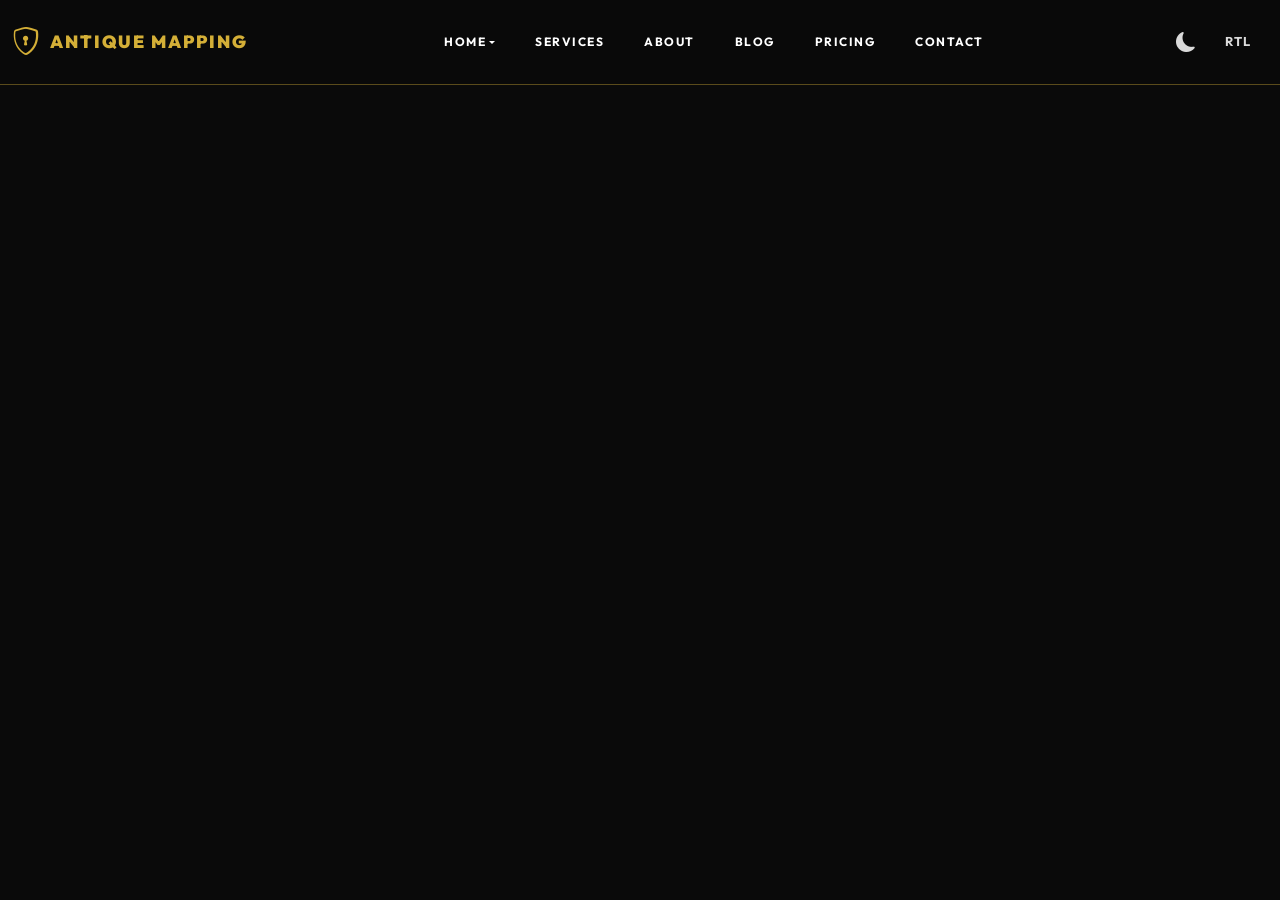
==== about.html @ 76893ca2 "fix: Restoring default visibility for content in all subpages, removing experimental top paddings th" ====
﻿<!DOCTYPE html>
<html lang="en" dir="ltr" data-bs-theme="dark">
<head>
    <meta charset="UTF-8">
    <meta name="viewport" content="width=device-width, initial-scale=1.0">
    <title>About | ANtique mapping</title>
    <!-- Bootstrap 5 CSS -->
    <link href="https://cdn.jsdelivr.net/npm/bootstrap@5.3.3/dist/css/bootstrap.min.css" rel="stylesheet">
    <link rel="stylesheet" href="https://cdn.jsdelivr.net/npm/bootstrap-icons@1.11.3/font/bootstrap-icons.min.css">
    <link rel="stylesheet" href="assets/css/style.css">
    <!-- Favicon -->
    <link rel="icon" type="image/svg+xml" href="assets/favicon.svg">
    <style>
        .hero-about {
            background-image: url('assets/images/about_workshop_jpg_1774977422550.jpg');
            background-size: cover;
            background-position: center;
        }
        .vintage-border { border: 10px double var(--accent-color); padding: 2rem; }
    </style>

<script>
        (function() {
            const savedTheme = localStorage.getItem('theme') || 'dark';
            const savedDir = localStorage.getItem('dir') || 'ltr';
            document.documentElement.setAttribute('data-bs-theme', savedTheme);
            document.documentElement.setAttribute('dir', savedDir);
            if (savedDir === 'rtl') {
                const link = document.createElement('link');
                link.rel = 'stylesheet';
                link.href = 'https://cdn.jsdelivr.net/npm/bootstrap@5.3.3/dist/css/bootstrap.rtl.min.css';
                document.head.appendChild(link);
            }
        })();
    </script>
</head>
<body>
    <!-- Header -->
    <header>
        <nav class="navbar navbar-expand-lg fixed-top">
            <div class="container">
                <a class="navbar-brand d-flex align-items-center" href="index.html">
                    <i class="bi bi-shield-lock me-2 fs-3"></i>
                    <span>Antique Mapping</span>
                </a>

                <div class="d-flex align-items-center order-lg-3">
                    <!-- Toggles (Visible only on Large Desktop) -->
                    <div class="d-none d-lg-flex align-items-center gap-2 me-2">
                        <button class="btn btn-link text-decoration-none" onclick="toggleTheme()" type="button" aria-label="Toggle theme">
                            <i class="bi bi-moon-fill fs-5" id="themeIcon"></i>
                        </button>
                        <button class="btn btn-link text-decoration-none fw-bold" onclick="toggleRTL()" type="button" aria-label="Toggle RTL">
                            <span id="rtlLabel">RTL</span>
                        </button>
                    </div>
                    
                    
                    
                    <!-- Hamburger (Visible for screens <= 1199px) -->
                    <button class="navbar-toggler" type="button" data-bs-toggle="offcanvas"
                        data-bs-target="#mobileMenu">
                        <i class="bi bi-list fs-4"></i>
                    </button>
                </div>

                <div class="collapse navbar-collapse" id="navbarNav">
                    <ul class="navbar-nav mx-auto">
                        <li class="nav-item dropdown">
                            <a class="nav-link dropdown-toggle" href="#" id="homeDropdown" role="button" data-bs-toggle="dropdown" aria-expanded="false">
                                Home
                            </a>
                            <ul class="dropdown-menu border-0 shadow-lg" aria-labelledby="homeDropdown">
                                <li><a class="dropdown-item" href="index.html">Home 1</a></li>
                                <li><a class="dropdown-item" href="home-2.html">Home 2</a></li>
                            </ul>
                        </li>
                        <li class="nav-item"><a class="nav-link" href="services.html">Services</a></li>
                        <li class="nav-item"><a class="nav-link" href="about.html">About</a></li>
                        <li class="nav-item"><a class="nav-link" href="blog.html">Blog</a></li>
                        <li class="nav-item"><a class="nav-link" href="pricing.html">Pricing</a></li>
                        <li class="nav-item"><a class="nav-link" href="contact.html">Contact</a></li>
                    </ul>
                </div>
            </div>
        </nav>
    </header>
    <!-- Mobile Menu Offcanvas -->
    <div class="offcanvas offcanvas-start bg-dark text-theme" tabindex="-1" id="mobileMenu">
        <div class="offcanvas-header pb-0 border-bottom border-secondary border-opacity-25 py-3">
            <a class="navbar-brand d-flex align-items-center" href="index.html">
                <i class="bi bi-shield-lock me-2 fs-3 text-primary"></i>
                <span class="text-theme">Antique Mapping</span>
            </a>
            <button type="button" class="btn-close btn-close-white" data-bs-dismiss="offcanvas"></button>
        </div>
        <div class="offcanvas-body">
            <ul class="nav flex-column mb-4 mt-4">
                <li class="nav-item">
                    <a class="nav-link d-flex justify-content-between align-items-center" data-bs-toggle="collapse" href="#homeSubmenu" role="button" aria-expanded="false" aria-controls="homeSubmenu">
                        Home <i class="bi bi-chevron-down"></i>
                    </a>
                    <div class="collapse ps-3" id="homeSubmenu">
                        <ul class="nav flex-column">
                            <li class="nav-item"><a class="nav-link" href="index.html">Home 1</a></li>
                            <li class="nav-item"><a class="nav-link" href="home-2.html">Home 2</a></li>
                        </ul>
                    </div>
                </li>
                <li class="nav-item"><a class="nav-link" href="services.html">Services</a></li>
                <li class="nav-item"><a class="nav-link" href="about.html">About</a></li>
                <li class="nav-item"><a class="nav-link" href="blog.html">Blog</a></li>
                <li class="nav-item"><a class="nav-link" href="pricing.html">Pricing</a></li>
                <li class="nav-item"><a class="nav-link" href="contact.html">Contact</a></li>
            </ul>

            <!-- Mobile Toggles -->
            <div class="offcanvas-toggles border-top border-secondary border-opacity-25 pt-4 mb-4">
                <h6 class="text-uppercase small fw-bold text-secondary ls-2 mb-3">Settings</h6>
                <div class="d-flex gap-3">
                    <button class="btn btn-outline-secondary flex-grow-1 d-flex align-items-center justify-content-start gap-2" onclick="toggleTheme()" type="button">
                        <i class="bi bi-moon-fill" id="themeIcon"></i> Theme
                    </button>
                    <button class="btn btn-outline-secondary flex-grow-1 d-flex align-items-center justify-content-start gap-2" onclick="toggleRTL()" type="button">
                        <i class="bi bi-translate"></i> <span id="rtlLabel">RTL</span>
                    </button>
                </div>
            </div>

            





</div>

    <main>
        <section class="hero-about d-flex align-items-center">
            <div class="container text-center hero-content">
                <h1 class="display-1 fw-bold text-uppercase" style="color: var(--accent-color);">Our Heritage.<br><span class="fw-light text-theme">Our Science.</span></h1>
                <p class="lead col-lg-8 mx-auto mt-4 text-theme opacity-75">Since 2008, Antique Protocol has merged the traditional connoisseurship of cartography with cutting-edge forensic science.</p>
            </div>
        </section>

        <section class="py-5 bg-white">
            <div class="container py-lg-5">
                <div class="row align-items-center g-5">
                    <div class="col-lg-6 mb-5 mb-lg-0">
                        <div class="vintage-border">
                            <h2 class="display-4 mb-4 text-center text-lg-start">Four Decades of Excellence.</h2>
                            <p class="text-secondary mb-4 text-center text-lg-start">Located in the heart of Mayfair, our facility is a dedicated sanctuary for historical investigation. Every map entering our care undergoes a systematic audit process.</p>
                            <p class="text-secondary text-center text-lg-start">We serve world-class museums, corporate archives, and the most discerning private collectors.</p>
                        </div>
                    </div>
                    <div class="col-lg-6 px-lg-5">
                        <img src="assets/images/forensic_specialist.png" class="img-fluid rounded shadow-lg curator-img" alt="The Lab" style="width:100%; height:auto; object-fit:cover;">
                    </div>
                </div>
            </div>
        </section>

        <section class="py-5 bg-light">
            <div class="container py-lg-5">
                <div class="text-center mb-5">
                    <h2 class="display-5 fw-bold text-uppercase centered-title">Our Core Principles</h2>
                </div>
                <div class="row g-4">
                    <div class="col-md-4">
                        <div class="p-4 bg-white shadow-sm h-100 text-center border-bottom border-primary border-3">
                            <i class="bi bi-shield-check fs-1 text-primary mb-3 d-block"></i>
                            <h4 class="fw-bold">Absolute Integrity</h4>
                            <p class="text-secondary small">We maintain an uncompromising commitment to the truth of provenance.</p>
                        </div>
                    </div>
                    <div class="col-md-4">
                        <div class="p-4 bg-white shadow-sm h-100 text-center border-bottom border-primary border-3">
                            <i class="bi bi-microscope fs-1 text-primary mb-3 d-block"></i>
                            <h4 class="fw-bold">Scientific Precision</h4>
                            <p class="text-secondary small">Using multi-spectral imaging and chemical analysis, we provide forensic certainty.</p>
                        </div>
                    </div>
                    <div class="col-md-4">
                        <div class="p-4 bg-white shadow-sm h-100 text-center border-bottom border-primary border-3">
                            <i class="bi bi-globe fs-1 text-primary mb-3 d-block"></i>
                            <h4 class="fw-bold">Global Stewardship</h4>
                            <p class="text-secondary small">We view ourselves as temporary guardians of humanity's geographic heritage.</p>
                        </div>
                    </div>
                </div>
            </div>
        </section>

        <section class="py-5 bg-dark text-theme">
            <div class="container py-lg-5">
                <div class="row align-items-center g-5">
                    <div class="col-lg-5 text-center text-lg-start">
                        <h2 class="display-4 text-uppercase mb-4 centered-title d-lg-block text-center text-lg-start" style="color: var(--accent-color);">Global Command.</h2>
                        <p class="lead opacity-75 mb-4 text-center text-lg-start">Our network extends from archival vaults to private labs.</p>
                        <ul class="list-unstyled d-inline-block text-start">
                            <li class="mb-3 d-flex align-items-center"><i class="bi bi-geo-alt-fill text-primary me-3"></i> London (Global HQ)</li>
                            <li class="mb-3 d-flex align-items-center"><i class="bi bi-geo-alt-fill text-primary me-3"></i> New York Branch</li>
                            <li class="mb-3 d-flex align-items-center"><i class="bi bi-geo-alt-fill text-primary me-3"></i> Tokyo Preservation Lab</li>
                        </ul>
                    </div>
                    <div class="col-lg-7">
                        <div class="row g-3">
                            <div class="col-6">
                                <div class="bg-secondary bg-opacity-25 p-4 rounded text-center border border-secondary shadow-sm">
                                    <h3 class="fw-bold mb-0 text-primary">15k+</h3>
                                    <p class="small text-uppercase mb-0 opacity-50">Audited</p>
                                </div>
                            </div>
                            <div class="col-6">
                                <div class="bg-secondary bg-opacity-25 p-4 rounded text-center border border-secondary shadow-sm">
                                    <h3 class="fw-bold mb-0 text-primary">48</h3>
                                    <p class="small text-uppercase mb-0 opacity-50">Countries</p>
                                </div>
                            </div>
                        </div>
                    </div>
                </div>
            </div>
        </section>

        <section class="py-5 bg-white">
            <div class="container py-lg-5">
                <div class="text-center mb-5">
                    <h2 class="display-5 fw-bold text-uppercase centered-title">The Executive Board</h2>
                </div>
                <div class="row g-5 justify-content-start">
                    <div class="col-md-6 col-lg-4">
                        <div class="card border-0 shadow-sm overflow-hidden h-100">
                            <img src="assets/images/senior_curator.png" class="card-img-top curator-img" alt="CEO" style="height: 300px; object-fit: cover; width:100%;">
                            <div class="card-body p-4 text-center">
                                <h5 class="fw-bold mb-0">Dr. Alistair Vance</h5>
                                <p class="text-primary small text-uppercase mb-3">Chief Cartographic Officer</p>
                                <p class="text-secondary small">Former Head of Archives at the Royal Geographical Society.</p>
                            </div>
                        </div>
                    </div>
                    <div class="col-md-6 col-lg-4">
                        <div class="card border-0 shadow-sm overflow-hidden h-100">
                            <img src="assets/images/forensic_specialist.png" class="card-img-top curator-img" alt="Forensic Lead" style="height: 300px; object-fit: cover; width:100%;">
                            <div class="card-body p-4 text-center">
                                <h5 class="fw-bold mb-0">Elena Rodriguez</h5>
                                <p class="text-primary small text-uppercase mb-3">Head of Forensics</p>
                                <p class="text-secondary small">Specialist in Raman Spectroscopy and pigment analysis.</p>
                            </div>
                        </div>
                    </div>
                </div>
            </div>
        </section>
            <!-- Expert Appraisal Section -->
        <section class="py-5 bg-dark border-top border-secondary border-opacity-25">
            <div class="container py-lg-5">
                <div class="row align-items-center g-5">
                    <div class="col-lg-6 order-lg-2">
                        <img src="assets/images/historical_map_analysis.png" class="img-fluid rounded shadow-lg" alt="Historical Map Analysis" style="height: 400px; width: 100%; object-fit: cover;">
                    </div>
                    <div class="col-lg-6 order-lg-1">
                        <div class="pe-lg-4 text-center text-lg-start">
                            <span class="badge bg-primary mb-3 fs-tiny text-uppercase px-3 py-2">Service Matrix</span>
                            <h2 class="display-5 fw-bold mb-4 text-theme">Expert Evaluation & Authenticity Protocols.</h2>
                            <p class="lead text-secondary mb-4">Leveraging deep historical context, our dedicated curators employ advanced forensic measures to authenticate your rare maps.</p>
                            <ul class="list-unstyled text-secondary mb-5 d-inline-block text-start">
                                <li class="mb-3 d-flex align-items-center justify-content-start"><i class="bi bi-patch-check text-primary me-3 fs-5"></i> High-resolution microscopic analysis.</li>
                                <li class="mb-3 d-flex align-items-center justify-content-start"><i class="bi bi-patch-check text-primary me-3 fs-5"></i> Archival pigment testing.</li>
                                <li class="d-flex align-items-center justify-content-start"><i class="bi bi-patch-check text-primary me-3 fs-5"></i> Absolute lineage certification.</li>
                            </ul>
                            <a href="services.html" class="btn btn-outline-primary px-5 py-3">View Full Protocol</a>
                        </div>
                    </div>
                </div>
            </div>
        </section>

        <!-- The Vault Section -->
        <section class="py-5 bg-black py-lg-5 border-top border-secondary border-opacity-25">
            <div class="container py-lg-4 text-center">
                <div class="row justify-content-start mb-5">
                    <div class="col-lg-8">
                        <h2 class="display-4 fw-bold text-uppercase text-theme">The Collector's Arsenal.</h2>
                        <p class="lead text-secondary mt-3">Elite navigational instruments and drafting tools from the golden age of discovery. We procure beyond just parchment.</p>
                    </div>
                </div>
                <div class="row justify-content-start">
                    <div class="col-lg-10">
                        <div class="position-relative overflow-hidden rounded shadow-lg">
                            <img src="assets/images/antique_cartography_tools.png" class="img-fluid w-100 transition-smooth hover-zoom" alt="Cartography Tools" style="height: 500px; object-fit: cover;">
                            <div class="position-absolute bottom-0 start-0 w-100 p-4 bg-dark bg-opacity-75 text-start">
                                <h4 class="text-theme fw-bold mb-1">Antique Calipers & Drafting Compass</h4>
                                <p class="text-secondary small mb-0">Declassified from a private 17th-century European royal collection.</p>
                            </div>
                        </div>
                    </div>
                </div>
                <div class="mt-5 text-center">
                    <a href="pricing.html" class="btn btn-primary px-5 py-3 btn-hover-accent">Explore Physical Assets</a>
                </div>
            </div>
        </section>

    </main>
    <!-- Footer -->
    <footer class="mt-auto py-5">
        <div class="container">
            <div class="row g-5 mb-5">
                <div class="col-lg-12 text-center mb-5">
                    <a class="navbar-brand d-inline-flex align-items-center mb-4" href="index.html">
                        <i class="bi bi-shield-lock me-2 fs-3 text-primary"></i>
                        <span class="text-theme">Antique Mapping</span>
                    </a>
                    <p class="text-secondary small mb-4">Elite curators and forensic auditors of historical cartography since 2008.</p>
                    <div class="d-flex footer-social-icons pt-2 justify-content-start">
                        <a href="#" class="me-4"><i class="bi bi-facebook"></i></a>
                        <a href="#" class="me-4"><i class="bi bi-instagram"></i></a>
                        <a href="#" class="me-4"><i class="bi bi-twitter-x"></i></a>
                        <a href="#"><i class="bi bi-linkedin"></i></a>
                    </div>
                </div>
                <div class="col-md-4 text-center">
                    <h6 class="mb-4 fw-bold text-uppercase text-theme ls-2">The Firm</h6>
                    <ul class="list-unstyled">
                        <li class="mb-2"><a href="about.html" class="text-secondary small text-decoration-none transition-smooth link-hover">About Protocol</a></li>
                        <li class="mb-2"><a href="services.html" class="text-secondary small text-decoration-none transition-smooth link-hover">Expert Services</a></li>
                        <li class="mb-2"><a href="blog.html" class="text-secondary small text-decoration-none transition-smooth link-hover">Intelligence Feed</a></li>
                    </ul>
                </div>
                <div class="col-md-4 text-center">
                    <h6 class="mb-4 fw-bold text-uppercase text-theme ls-2">Client Services</h6>
                    <ul class="list-unstyled">
                        <li class="mb-2"><a href="contact.html" class="text-secondary small text-decoration-none transition-smooth link-hover">Secure Channel</a></li>
                        <li class="mb-2"><a href="pricing.html" class="text-secondary small text-decoration-none transition-smooth link-hover">Asset Valuation</a></li>
                        <li class="mb-2"><a href="register.html" class="text-secondary small text-decoration-none transition-smooth link-hover">Credential Intake</a></li>
                    </ul>
                </div>
                <div class="col-md-4 text-center">
                    <h6 class="mb-4 fw-bold text-uppercase text-theme ls-2">Newsletter</h6>
                    <p class="text-secondary small mb-4 text-center">Subscribe for declassified asset reports.</p>
                    <div class="input-group">
                        <input type="email" class="form-control" placeholder="EMAIL ADDRESS">
                        <button class="btn btn-primary px-3" type="button"><i class="bi bi-send text-black"></i></button>
                    </div>
                </div>
            </div>
            <hr class="border-secondary opacity-25">
            <div class="row align-items-center py-3">
                <div class="col-md-6 text-center text-md-start">
                    <p class="mb-0 fs-tiny text-secondary">&copy; 2026 Antique Protocol Firm. All assets encrypted and secured.</p>
                </div>
                <div class="col-md-6 text-center text-md-end pt-3 pt-md-0">
                    <ul class="list-inline mb-0 fs-tiny text-secondary">
                        <li class="list-inline-item"><a href="#" class="ms-3 text-secondary text-decoration-none link-hover">Privacy_Policy</a></li>
                        <li class="list-inline-item"><a href="#" class="ms-3 text-secondary text-decoration-none link-hover">Terms_of_Engagement</a></li>
                        <li class="list-inline-item"><a href="#" class="ms-3 text-secondary text-decoration-none link-hover">Compliance_Matrix</a></li>
                    </ul>
                </div>
            </div>
        </div>
    </footer>
    <!-- Scripts -->
    <script src="https://cdn.jsdelivr.net/npm/bootstrap@5.3.3/dist/js/bootstrap.bundle.min.js"></script>
    <script src="assets/js/main.js"></script>
</body>
</html>
---- assets/css/style.css ----
/* 
  Antique Map & Print Dealer - Elite Design System 
  Inspired by: High-stakes Corporate Aesthetics
  Colors:
  Primary: #0a0a0a (Void Black)
  Secondary: #ffffff (Pure White)
  Accent: #d4af37 (Sovereign Gold)
*/

@import url('https://fonts.googleapis.com/css2?family=Playfair+Display:ital,wght@0,400..900;1,400..900&family=Inter:wght@100..900&family=Outfit:wght@100..900&display=swap');

:root {
  --accent-color: #d4af37;
  --transition-smooth: 0.6s cubic-bezier(0.16, 1, 0.3, 1);
}

[data-bs-theme="dark"] {
  --primary-color: #0a0a0a;
  --secondary-color: #ffffff;
  --bg-dark: #0a0a0a;
  --surface-color: #1a1a1a;
  --text-primary: #ffffff;
  --text-secondary: rgba(255, 255, 255, 0.85); /* Increased for better contrast */
  --accent-color: #d4af37;
  --accent-text: #eecf6d; /* Lighter gold for dark theme readability */
  --border-color: rgba(212, 175, 55, 0.4);
  --glass-bg: rgba(10, 10, 10, 0.95);
  --hero-overlay: rgba(0, 0, 0, 0.85); /* Darker overlay for text pop */
  --hero-shadow: 0 4px 30px rgba(0, 0, 0, 1);
  --btn-text: #000000;
}

[data-bs-theme="light"] {
  --primary-color: #ffffff;
  --secondary-color: #000000;
  --bg-dark: #ffffff;
  --surface-color: #fdfdfd;
  --text-primary: #121212;
  --text-secondary: #444444; /* Darker for better contrast */
  --accent-color: #8c6e18;
  --accent-text: #665011; /* Even stricter contrast for white bg */
  --border-color: rgba(0, 0, 0, 0.18);
  --glass-bg: rgba(255, 255, 255, 0.98);
  --hero-overlay: rgba(255, 255, 255, 0.88); /* Lighter but opaque for text pop */
  --hero-shadow: 0 4px 30px rgba(255, 255, 255, 1);
  --btn-text: #ffffff;
}

body {
  font-family: 'Outfit', 'Inter', sans-serif;
  background-color: var(--bg-dark);
  color: var(--text-primary);
  line-height: 1.6;
  transition: background-color var(--transition-smooth), color var(--transition-smooth);
  overflow-x: hidden;
  text-align: center;
  display: flex;
  flex-direction: column;
  min-height: 100vh;
}

.text-theme {
  color: var(--text-primary) !important;
}

.bg-theme {
  background-color: var(--bg-dark) !important;
}

.responsive-center {
  text-align: center !important;
  justify-content: center !important;
}

.responsive-center .row {
  justify-content: center !important;
}

.responsive-center .col-lg-8, .responsive-center .col-lg-6 {
  margin-left: auto;
  margin-right: auto;
}

/* Force high-contrast theme-aware colors site-wide */
.text-secondary {
  color: var(--text-secondary) !important;
}

.text-primary, .text-gradient {
  color: var(--accent-text) !important;
}

/* Redefine bootstrap utilities to be theme-aware for total visibility */
.text-white, .text-black, .text-dark, .text-light, .text-body, .text-muted {
  color: var(--text-primary) !important;
}

.bg-white, .bg-light, .bg-dark, .bg-black, .bg-body {
  background-color: var(--bg-dark) !important;
  color: var(--text-primary) !important;
}

/* Ensure branding sections (like Primary Gold) still pop but handle text contrast */
.bg-primary {
  background-color: var(--accent-color) !important;
  color: var(--btn-text) !important; /* Always contrast text on gold background */
}

/* Redefine button colors strictly on background color */
.btn-primary .bi { color: var(--btn-text) !important; }
.btn-dark .bi { color: var(--accent-color) !important; }

.card, .offcanvas {
  background-color: var(--surface-color) !important;
  border-color: var(--border-color) !important;
  color: var(--text-primary) !important;
  height: 100%;
}

.offcanvas .btn-outline-secondary {
    border-color: var(--border-color) !important;
    color: var(--text-secondary) !important;
    font-size: 0.8rem !important;
}

.offcanvas .btn-outline-secondary:hover {
    background: var(--accent-color) !important;
    color: var(--btn-text) !important;
    border-color: var(--accent-color) !important;
}

h1, h2, h3, h4, h5, h6, .display-font, .card-title {
  font-family: 'Playfair Display', serif;
  font-weight: 800;
  letter-spacing: -0.02em;
  color: var(--secondary-color) !important;
}

/* --- Navigation: Elite Global Architecture --- */
.navbar {
  background: var(--glass-bg) !important;
  backdrop-filter: blur(20px);
  -webkit-backdrop-filter: blur(20px);
  border-bottom: 1px solid var(--border-color);
  padding: 0 !important;
  height: 85px !important; 
  display: flex !important;
  align-items: center !important;
  transition: all var(--transition-smooth);
  width: 100%;
}

.navbar .container {
  display: flex !important;
  align-items: center !important;
  justify-content: space-between !important;
  height: 85px !important; 
  max-width: 1320px;
}

.navbar-brand {
  font-size: 1.1rem !important;
  letter-spacing: 2px !important;
  font-weight: 900 !important;
  text-transform: uppercase;
  color: #d4af37 !important; /* Fixed Sovereign Gold for branding */
  height: 85px !important; 
  display: inline-flex !important;
  align-items: center !important;
  margin: 0 !important;
  padding: 0 1rem 0 0 !important;
}

.navbar-brand i {
  color: #d4af37 !important;
  font-size: 1.75rem !important; /* Consistent fs-3 size */
  margin-right: 12px;
}

.navbar-brand span {
  color: #d4af37 !important;
}

/* Ensure brand and toggles have similar base width (flex: 1) for perfect centering on desktop */
@media (min-width: 992px) {
    .navbar .order-lg-3 {
        display: flex !important;
        justify-content: flex-end !important;
    }
}


.navbar-nav {
  display: flex !important;
  align-items: center !important;
  height: 100%;
  margin: 0 auto !important; /* Force true center across all viewports where expanded */
}

.nav-link {
  font-weight: 700;
  font-size: 0.75rem !important;
  text-transform: uppercase;
  letter-spacing: 1.5px;
  color: var(--text-primary) !important;
  padding: 0 1.25rem !important;
  transition: color var(--transition-smooth);
  position: relative;
  display: inline-flex !important;
  align-items: center !important;
  height: 85px !important; 
  margin: 0 !important;
}

.nav-item.d-flex .nav-link {
    padding: 0 0.5rem !important;
}

.nav-link:hover, .nav-link.active {
  color: var(--accent-text) !important;
}

.navbar-nav .nav-link.active::after {
  content: '';
  position: absolute;
  bottom: 0px;
  left: 0;
  right: 0;
  height: 4px;
  background-color: var(--accent-text);
  box-shadow: 0 0 10px var(--accent-text);
}

/* Toggles and CTA Alignment */
.navbar .order-lg-3 {
  display: flex !important;
  align-items: center !important;
  height: 85px !important; 
  padding: 0 !important;
  margin: 0 !important;
  gap: 0.75rem !important; /* Consistent spacing */
}

.navbar .btn-link, .navbar .navbar-toggler, .navbar-cta .btn {
   display: inline-flex;
   align-items: center !important;
   justify-content: center !important;
   height: 44px !important;
   margin: 0 !important;
   padding: 0 !important;
   transition: all var(--transition-smooth);
}

/* Base style for nav buttons */
.navbar .btn-link, .navbar .navbar-toggler {
    width: 44px !important;
    color: var(--text-secondary) !important;
}

.navbar .btn-link:hover, .navbar .navbar-toggler:hover {
    color: var(--accent-text) !important;
    background: rgba(212, 175, 55, 0.1);
    border-radius: 50%;
}

.navbar .navbar-toggler {
    border: none !important;
    outline: none !important;
    box-shadow: none !important;
    display: flex !important; /* Default for mobile/tab */
}

@media (min-width: 992px) {
    .navbar .navbar-toggler {
        display: none !important; /* Hidden on Desktop/Lg Screens */
    }
}

@media (max-width: 1024px) {
    .navbar .navbar-toggler {
        display: inline-flex !important;
    }
    .navbar .d-none.d-lg-flex {
        display: none !important;
    }
}

.navbar-cta .btn {
  font-size: 0.7rem !important;
  width: 100px !important; 
  height: 44px !important;
}

.footer-social-icons {
  display: flex !important;
  gap: 1.5rem !important;
  justify-content: center !important;
  margin: 0 auto !important;
}

.footer-social-icons a {
  color: var(--text-secondary) !important;
  font-size: 1.2rem;
  transition: all var(--transition-smooth);
  display: inline-block;
}

.footer-social-icons a:hover {
  color: var(--accent-text) !important;
  transform: translateY(-5px);
  filter: drop-shadow(0 0 5px var(--accent-text));
}

.offcanvas-body .nav-link.active {
  background-color: rgba(212, 175, 55, 0.1);
  border-left: 4px solid var(--accent-text);
  height: auto !important;
  padding: 1rem !important;
}

/* --- Hero: Spacing & Overlap Fixes --- */
.hero, .hero-2, .hero-about, .hero-services, .hero-blog, .hero-pricing, .hero-contact {
  min-height: 100vh !important;
  background-attachment: fixed;
  display: flex;
  align-items: center;
  position: relative;
  overflow: hidden;
  padding: 120px 0 80px;
}

.hero::after, .hero-2::after, .hero-about::after, .hero-services::after, .hero-blog::after, .hero-pricing::after, .hero-contact::after {
  content: '';
  position: absolute;
  top: 0; left: 0; right: 0; bottom: 0;
  background: var(--hero-overlay);
  z-index: 1;
}

.hero-content {
  position: relative;
  z-index: 2;
  text-shadow: var(--hero-shadow);
}

.display-1, .display-2, .display-3 {
  font-weight: 900;
  line-height: 1.1;
  margin-bottom: 1.5rem;
  text-transform: uppercase;
}

/* --- Components: Grid & Matrices --- */
.section-title {
  position: relative;
  padding-bottom: 1rem;
  margin-bottom: 2.5rem;
}

.section-title::after {
  content: '';
  position: absolute;
  bottom: 0; left: 0;
  width: 50px;
  height: 3px;
  background: var(--accent-color);
}

.centered-title {
  text-align: center;
}

.centered-title::after {
  left: 50%;
  transform: translateX(-50%);
}

.card {
  border: 1px solid var(--border-color);
  border-radius: 0;
  transition: all var(--transition-smooth);
}

/* --- Buttons: High-Impact Action --- */
.btn {
  border-radius: 0;
  padding: 0.8rem 2rem;
  font-weight: 700;
  text-transform: uppercase;
  letter-spacing: 1px;
  font-size: 0.8rem;
  transition: all var(--transition-smooth);
}

.btn-primary {
  background: var(--accent-color);
  border: 1px solid var(--accent-color);
  color: var(--btn-text) !important;
}

.btn-primary:hover, .btn-hover-accent:hover {
  background: transparent !important;
  color: var(--accent-text) !important;
  border-color: var(--accent-text);
  transform: translateY(-3px);
  box-shadow: 0 10px 20px rgba(212, 175, 55, 0.2);
}

.btn-outline-primary:hover {
  background: var(--accent-color) !important;
  color: var(--btn-text) !important;
}

.btn-dark {
  background: var(--bg-dark);
  border: 1px solid var(--accent-color);
  color: var(--accent-text);
}

.btn-dark:hover {
  background: var(--accent-color) !important;
  color: var(--btn-text) !important;
}

/* Site-wide link hover styles */
a.link-hover, .btn-link, .auth-link {
  text-decoration: none;
  transition: color var(--transition-smooth);
}

a.link-hover:hover, .btn-link:hover, .auth-link:hover {
  color: var(--accent-text) !important;
  text-decoration: underline !important;
}

/* --- Footer: Absolute Domain --- */
footer {
  background: var(--bg-dark);
  border-top: 1px solid var(--border-color);
  padding: 60px 0 30px;
  color: var(--text-primary);
}

/* Footer Input Improvements */
footer .form-control {
    background-color: rgba(255, 255, 255, 0.05) !important;
    border-color: var(--border-color) !important;
    color: var(--text-primary) !important;
    padding: 0.8rem 1rem !important;
}

footer .form-control::placeholder {
    color: rgba(255, 255, 255, 0.5) !important;
}

footer .form-control:focus, 
footer .form-control:hover {
    background-color: rgba(255, 255, 255, 0.1) !important;
    color: var(--text-primary) !important;
    border-color: var(--accent-color) !important;
    box-shadow: 0 0 10px rgba(212, 175, 55, 0.2) !important;
}

footer .btn-primary:hover {
    background: #ffffff !important;
    color: #000000 !important;
    border-color: #ffffff !important;
}

[data-bs-theme="dark"] footer .btn-primary:hover {
    background: #ffffff !important;
    color: #000000 !important;
}

[data-bs-theme="light"] footer .btn-primary:hover {
    background: #000000 !important;
    color: #ffffff !important;
}

/* --- Responsive Tuning --- */
@media (max-width: 1024px) {
  .navbar-toggler {
    display: inline-flex !important;
  }
  
  .navbar-collapse {
    display: none !important;
  }

  .navbar .d-none.d-lg-flex {
    display: none !important;
  }

  .navbar-auth-buttons {
    display: none !important;
  }

  .offcanvas-toggles {
    display: block !important;
  }

  /* Force brand to the left and hamburger to the right */
  .navbar .container {
    display: flex !important;
    justify-content: space-between !important;
  }
  
  .navbar-nav {
    text-align: center;
    padding: 1.5rem 0;
  }

  .nav-link {
    height: auto !important;
    padding: 1rem !important;
  }

  /* Defect 11 & 24: Centering headings */
  .centered-title, h1, h2, h3, .section-title { text-align: center !important; }
  .section-title::after { left: 50% !important; transform: translateX(-50%) !important; }
  
  /* Defect 12: Meet Our Curators overlap fix */
  .curator-img { margin-bottom: 2rem; }

  /* Tab 1024 Optimization */
  .display-1 { font-size: 3.5rem !important; }
  .display-2 { font-size: 3rem !important; }
  .hero, .hero-2, .hero-about, .hero-services, .hero-blog, .hero-pricing, .hero-contact {
    padding: 100px 0 60px;
  }
}

@media (max-width: 1024px) {
  .navbar-auth-buttons, .navbar .d-lg-flex {
    display: none !important;
  }
}

.offcanvas-auth-section {
  display: block !important;
}

@media (max-width: 991.98px) {
  .hero-content {
    text-align: center;
  }
  .hero-content .btn {
    margin: 0.5rem auto;
  }
  .display-1 { font-size: 3rem !important; }
  
  /* Defect 15, 16, 22, 23: Alignment fixes for Mobile/Tab */
  .responsive-center .btn {
    margin: 1rem auto !important;
  }
  
  /* Defect 17: Search Box Button pos */
  .blog-search-group {
    flex-direction: column;
    gap: 1rem;
  }
  
  /* Defect 25: Card alignment */
  .card {
      max-width: 100%;
      margin: 0 auto;
  }
}

@media (max-width: 768px) {
  .display-1 { font-size: 2.8rem !important; }
  .display-2 { font-size: 2.2rem !important; }
  .display-3 { font-size: 1.8rem !important; }
  
  .hero-content .btn {
    width: 100% !important;
    margin-bottom: 1rem !important;
  }

  /* Padding adjustments for mobile */
  .auth-card {
    padding: 2rem !important;
  }
  
  .py-5 {
    padding-top: 3rem !important;
    padding-bottom: 3rem !important;
  }
}

/* Mobile 360px Optimization */
@media (max-width: 360px) {
  .display-1 { font-size: 2rem !important; }
  .display-2 { font-size: 1.8rem !important; }
  .display-3 { font-size: 1.5rem !important; }
  
  .navbar-brand span {
    font-size: 0.9rem !important;
    color: #d4af37 !important;
  }
  
  .hero-content p.lead {
    font-size: 1rem !important;
  }

  .auth-card {
    padding: 1.5rem !important;
  }
}

/* Defect 32: Contrast fixes */
[data-bs-theme="dark"] .hero-content h1, 
[data-bs-theme="dark"] .hero-content p,
[data-bs-theme="dark"] .display-1,
[data-bs-theme="dark"] .display-2,
[data-bs-theme="dark"] .display-3,
[data-bs-theme="dark"] .display-4,
[data-bs-theme="dark"] .lead {
  text-shadow: 0 4px 20px rgba(0,0,0,1), 0 0 40px rgba(0,0,0,0.5);
}

[data-bs-theme="light"] .hero-content h1, 
[data-bs-theme="light"] .hero-content p,
[data-bs-theme="light"] .display-1,
[data-bs-theme="light"] .display-2,
[data-bs-theme="light"] .display-3,
[data-bs-theme="light"] .display-4,
[data-bs-theme="light"] .lead {
    text-shadow: 0 0 15px rgba(255,255,255,0.8);
}

/* Specific contrast for light mode badges */
[data-bs-theme="light"] .badge {
    box-shadow: 0 0 0 1px rgba(0,0,0,0.1);
}

/* Card image opacity in light mode for better text overlay if any */
[data-bs-theme="light"] .card-img-top {
    filter: brightness(0.95);
}

.transition-smooth { transition: all var(--transition-smooth); }
.fs-tiny { font-size: 0.7rem; }
.ls-2 { letter-spacing: 2px; }

/* Defect 26: Button to right corner */
.btn-right-corner {
    display: flex;
    justify-content: flex-end;
}

/* Product Card Fixes (Price & Enquire Button) */
.card-body > div.d-flex.justify-content-between {
    flex-wrap: wrap !important;
    gap: 0.75rem !important;
    align-items: center !important;
}

@media (max-width: 1200px) {
    .card-body h3.text-primary {
        font-size: 1.25rem !important;
        width: 100%;
        text-align: center;
    }
    .card-body .btn-outline-primary {
        width: 100%;
        text-align: center;
    }
    .card-body > div.d-flex.justify-content-between {
        justify-content: center !important;
    }
}
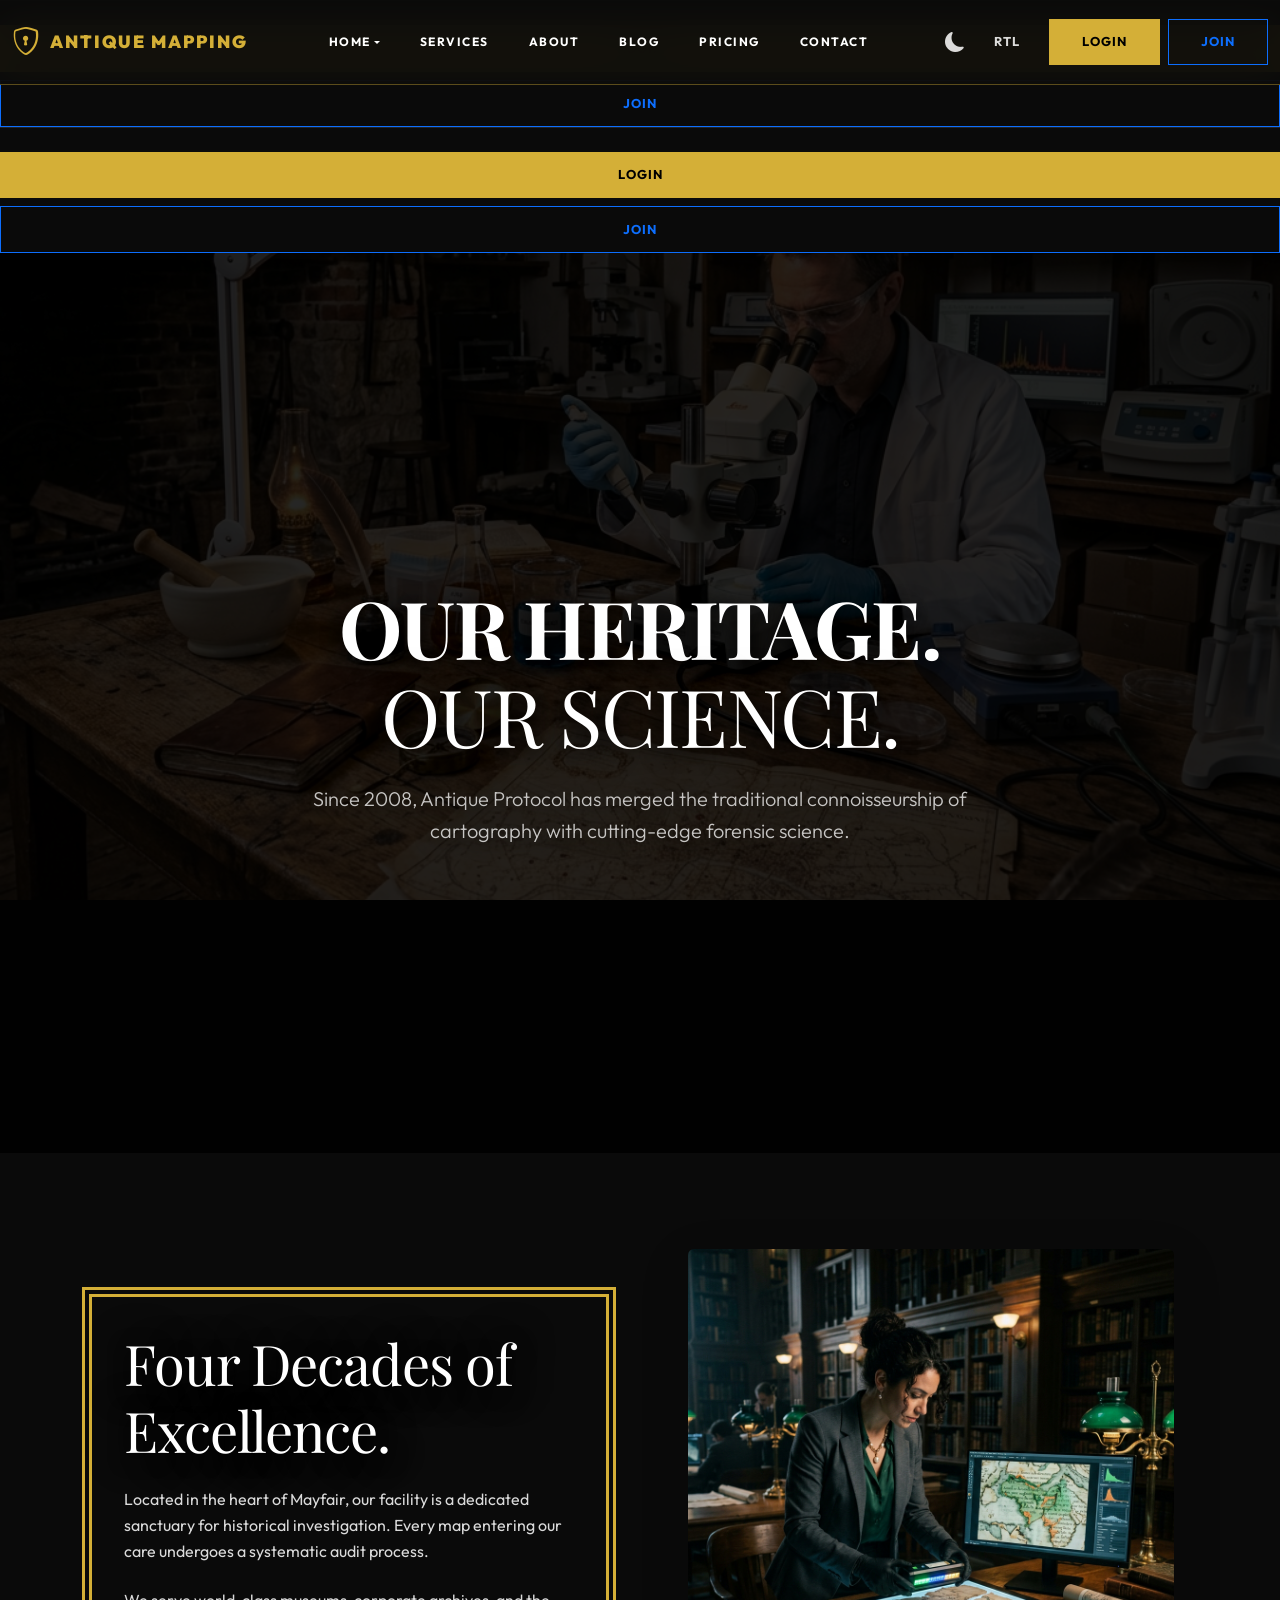
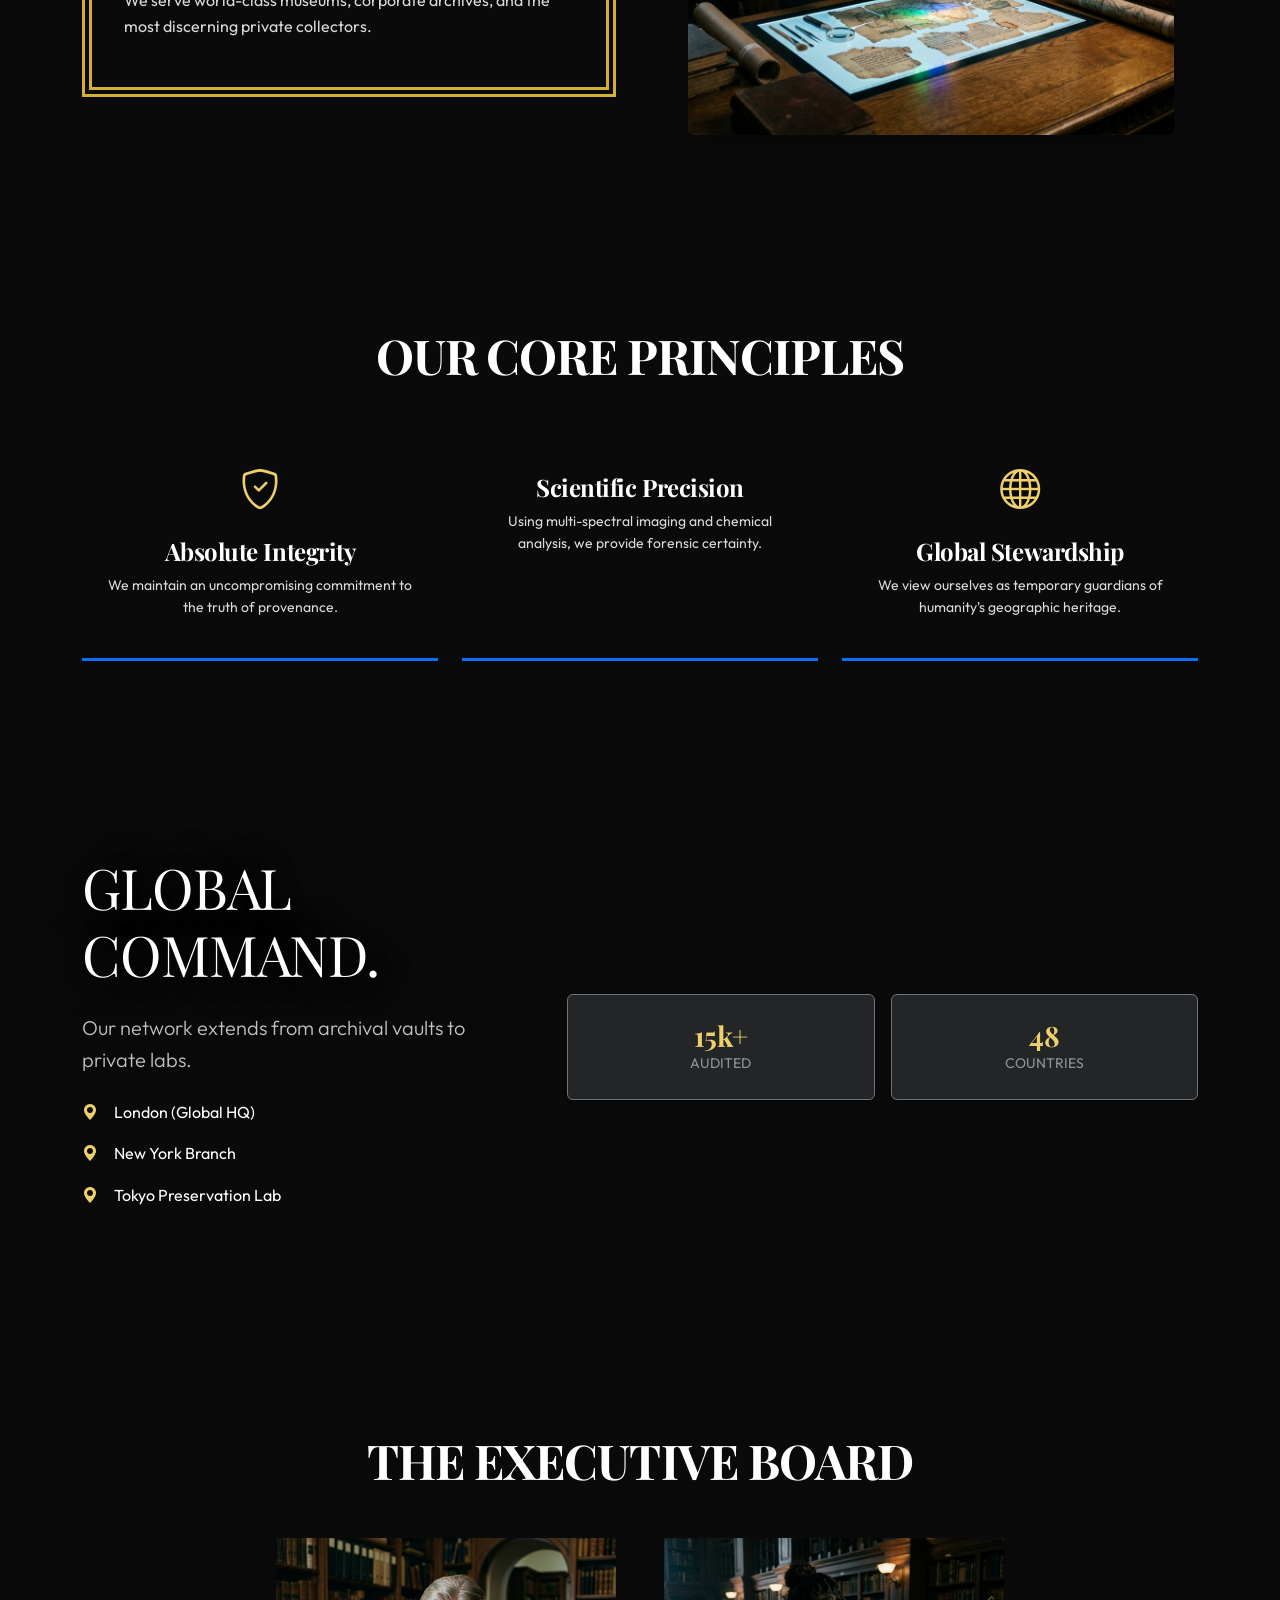
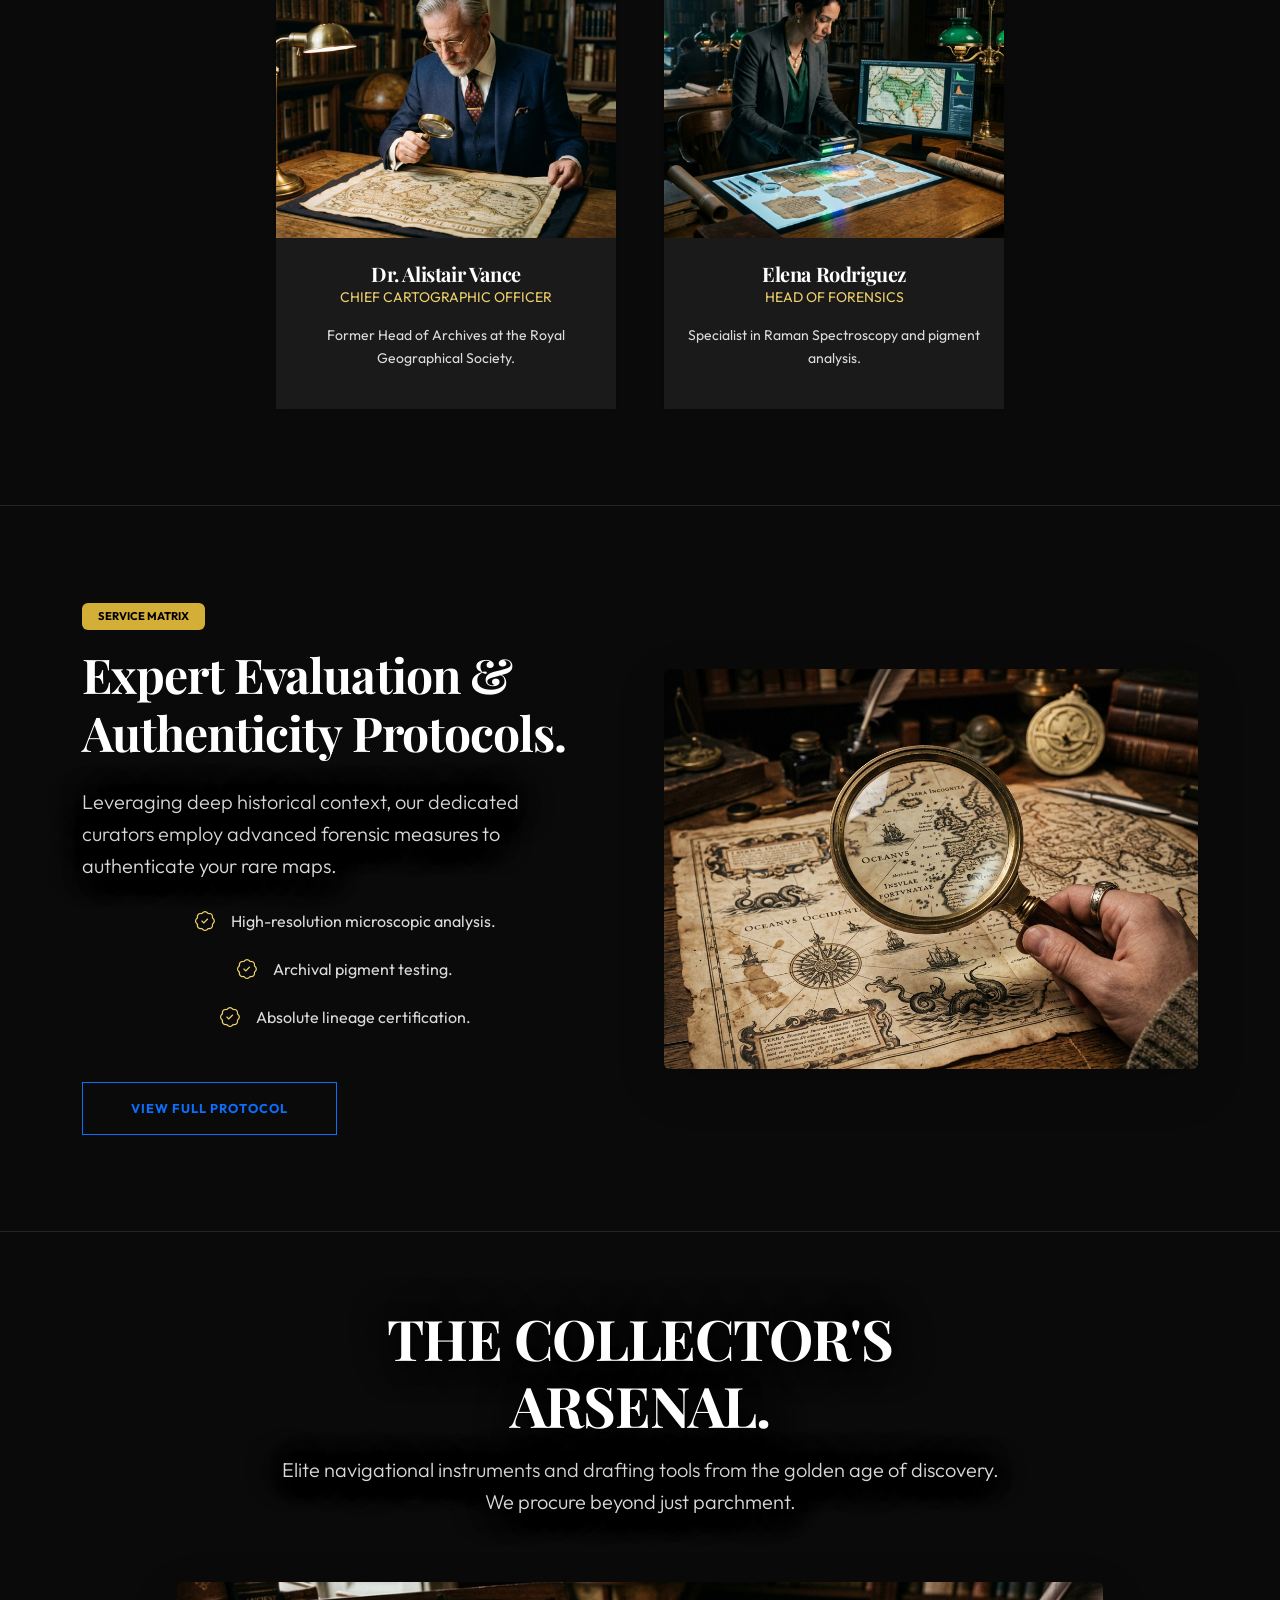
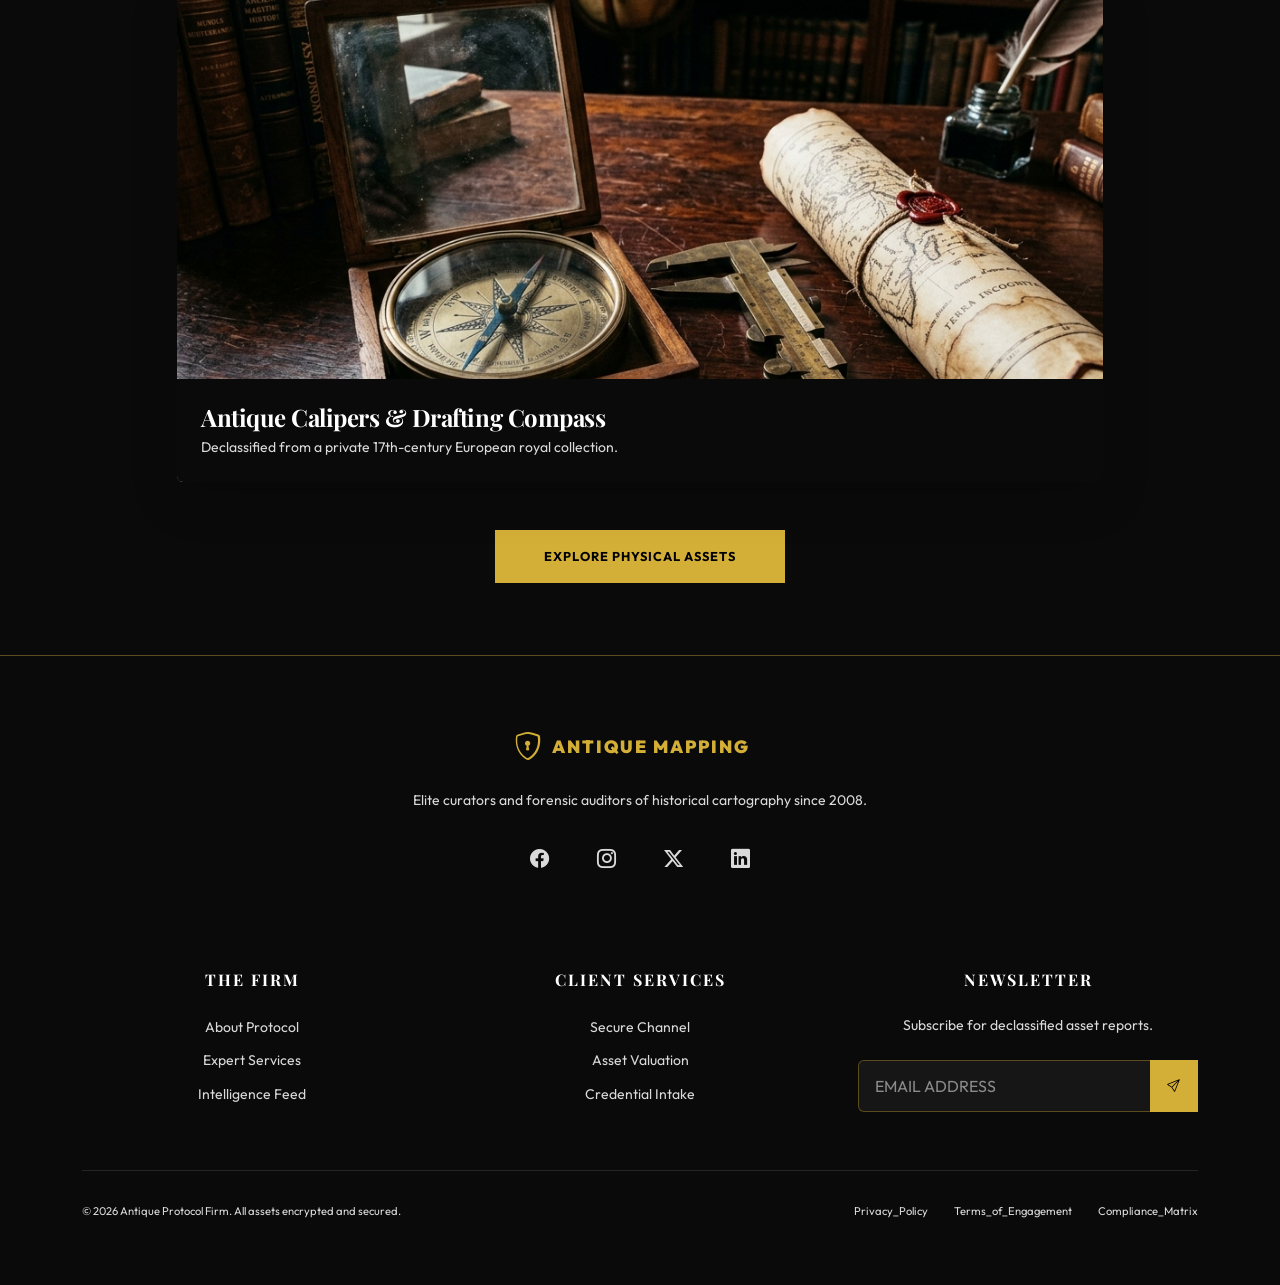
==== commit a44987fa: "revert: Reverting all recent experimental changes to Services, About, Blog, Pricing, and Contact sub" ====
--- a/about.html
+++ b/about.html
@@ -55,7 +55,10 @@
                         </button>
                     </div>
                     
-                    
+                    <div class="navbar-auth-buttons d-none d-lg-flex gap-2">
+                        <a href="login.html" class="btn btn-primary">Login</a>
+                        <a href="register.html" class="btn btn-outline-primary">Join</a>
+                    </div>
                     
                     <!-- Hamburger (Visible for screens <= 1199px) -->
                     <button class="navbar-toggler" type="button" data-bs-toggle="offcanvas"
@@ -118,20 +121,38 @@
             <div class="offcanvas-toggles border-top border-secondary border-opacity-25 pt-4 mb-4">
                 <h6 class="text-uppercase small fw-bold text-secondary ls-2 mb-3">Settings</h6>
                 <div class="d-flex gap-3">
-                    <button class="btn btn-outline-secondary flex-grow-1 d-flex align-items-center justify-content-start gap-2" onclick="toggleTheme()" type="button">
+                    <button class="btn btn-outline-secondary flex-grow-1 d-flex align-items-center justify-content-center gap-2" onclick="toggleTheme()" type="button">
                         <i class="bi bi-moon-fill" id="themeIcon"></i> Theme
                     </button>
-                    <button class="btn btn-outline-secondary flex-grow-1 d-flex align-items-center justify-content-start gap-2" onclick="toggleRTL()" type="button">
+                    <button class="btn btn-outline-secondary flex-grow-1 d-flex align-items-center justify-content-center gap-2" onclick="toggleRTL()" type="button">
                         <i class="bi bi-translate"></i> <span id="rtlLabel">RTL</span>
                     </button>
                 </div>
             </div>
 
-            
-
-
-
-
+            <!-- Mobile Auth Section (Consolidated here for mobile views) -->
+            <div class="mt-auto pt-4 border-top border-secondary border-opacity-25">
+                <a href="login.html" class="btn btn-primary w-100 mb-2">Login</a>
+                <a href="register.html" class="btn btn-outline-primary w-100">Join</a>
+            </div>
+        </div>
+    </div>
+
+<!-- Mobile Auth Section (Consolidated here for mobile views) -->
+            <div class="mt-auto pt-4 border-top border-secondary border-opacity-25">
+                <a href="login.html" class="btn btn-primary w-100 mb-2">Login</a>
+                <a href="register.html" class="btn btn-outline-primary w-100">Join</a>
+            </div>
+        </div>
+    </div>
+
+<!-- Mobile Auth Section (Consolidated here for mobile views) -->
+            <div class="mt-auto pt-4 border-top border-secondary border-opacity-25">
+                <a href="login.html" class="btn btn-primary w-100 mb-2">Login</a>
+                <a href="register.html" class="btn btn-outline-primary w-100">Join</a>
+            </div>
+        </div>
+    </div>
 
 </div>
 
@@ -228,7 +249,7 @@
                 <div class="text-center mb-5">
                     <h2 class="display-5 fw-bold text-uppercase centered-title">The Executive Board</h2>
                 </div>
-                <div class="row g-5 justify-content-start">
+                <div class="row g-5 justify-content-center">
                     <div class="col-md-6 col-lg-4">
                         <div class="card border-0 shadow-sm overflow-hidden h-100">
                             <img src="assets/images/senior_curator.png" class="card-img-top curator-img" alt="CEO" style="height: 300px; object-fit: cover; width:100%;">
@@ -264,10 +285,10 @@
                             <span class="badge bg-primary mb-3 fs-tiny text-uppercase px-3 py-2">Service Matrix</span>
                             <h2 class="display-5 fw-bold mb-4 text-theme">Expert Evaluation & Authenticity Protocols.</h2>
                             <p class="lead text-secondary mb-4">Leveraging deep historical context, our dedicated curators employ advanced forensic measures to authenticate your rare maps.</p>
-                            <ul class="list-unstyled text-secondary mb-5 d-inline-block text-start">
-                                <li class="mb-3 d-flex align-items-center justify-content-start"><i class="bi bi-patch-check text-primary me-3 fs-5"></i> High-resolution microscopic analysis.</li>
-                                <li class="mb-3 d-flex align-items-center justify-content-start"><i class="bi bi-patch-check text-primary me-3 fs-5"></i> Archival pigment testing.</li>
-                                <li class="d-flex align-items-center justify-content-start"><i class="bi bi-patch-check text-primary me-3 fs-5"></i> Absolute lineage certification.</li>
+                            <ul class="list-unstyled text-secondary mb-5 ms-md-3">
+                                <li class="mb-3 d-flex align-items-center justify-content-center"><i class="bi bi-patch-check text-primary me-3 fs-5"></i> High-resolution microscopic analysis.</li>
+                                <li class="mb-3 d-flex align-items-center justify-content-center"><i class="bi bi-patch-check text-primary me-3 fs-5"></i> Archival pigment testing.</li>
+                                <li class="d-flex align-items-center justify-content-center"><i class="bi bi-patch-check text-primary me-3 fs-5"></i> Absolute lineage certification.</li>
                             </ul>
                             <a href="services.html" class="btn btn-outline-primary px-5 py-3">View Full Protocol</a>
                         </div>
@@ -279,13 +300,13 @@
         <!-- The Vault Section -->
         <section class="py-5 bg-black py-lg-5 border-top border-secondary border-opacity-25">
             <div class="container py-lg-4 text-center">
-                <div class="row justify-content-start mb-5">
+                <div class="row justify-content-center mb-5">
                     <div class="col-lg-8">
                         <h2 class="display-4 fw-bold text-uppercase text-theme">The Collector's Arsenal.</h2>
                         <p class="lead text-secondary mt-3">Elite navigational instruments and drafting tools from the golden age of discovery. We procure beyond just parchment.</p>
                     </div>
                 </div>
-                <div class="row justify-content-start">
+                <div class="row justify-content-center">
                     <div class="col-lg-10">
                         <div class="position-relative overflow-hidden rounded shadow-lg">
                             <img src="assets/images/antique_cartography_tools.png" class="img-fluid w-100 transition-smooth hover-zoom" alt="Cartography Tools" style="height: 500px; object-fit: cover;">
@@ -313,7 +334,7 @@
                         <span class="text-theme">Antique Mapping</span>
                     </a>
                     <p class="text-secondary small mb-4">Elite curators and forensic auditors of historical cartography since 2008.</p>
-                    <div class="d-flex footer-social-icons pt-2 justify-content-start">
+                    <div class="d-flex footer-social-icons pt-2 justify-content-center">
                         <a href="#" class="me-4"><i class="bi bi-facebook"></i></a>
                         <a href="#" class="me-4"><i class="bi bi-instagram"></i></a>
                         <a href="#" class="me-4"><i class="bi bi-twitter-x"></i></a>
@@ -370,12 +391,3 @@
 
 
 
-
-
-
-
-
-
-
-
-
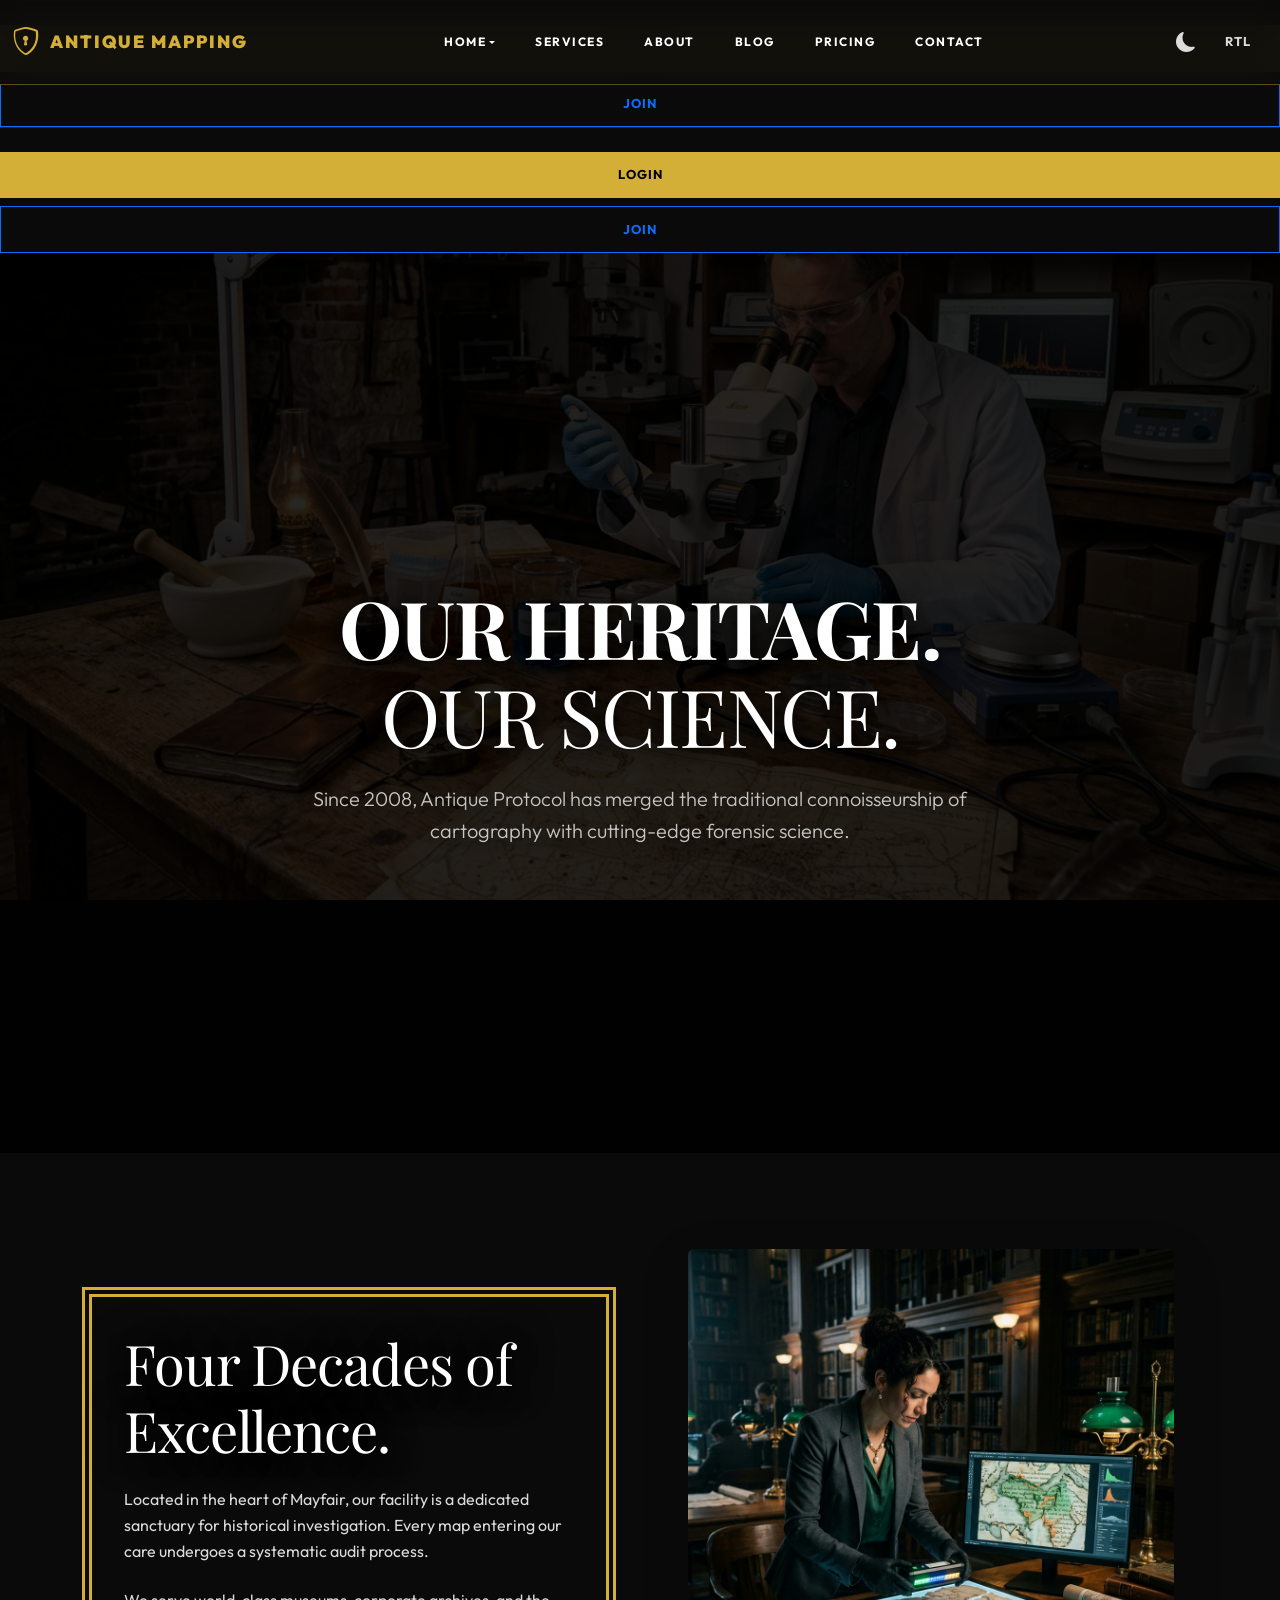
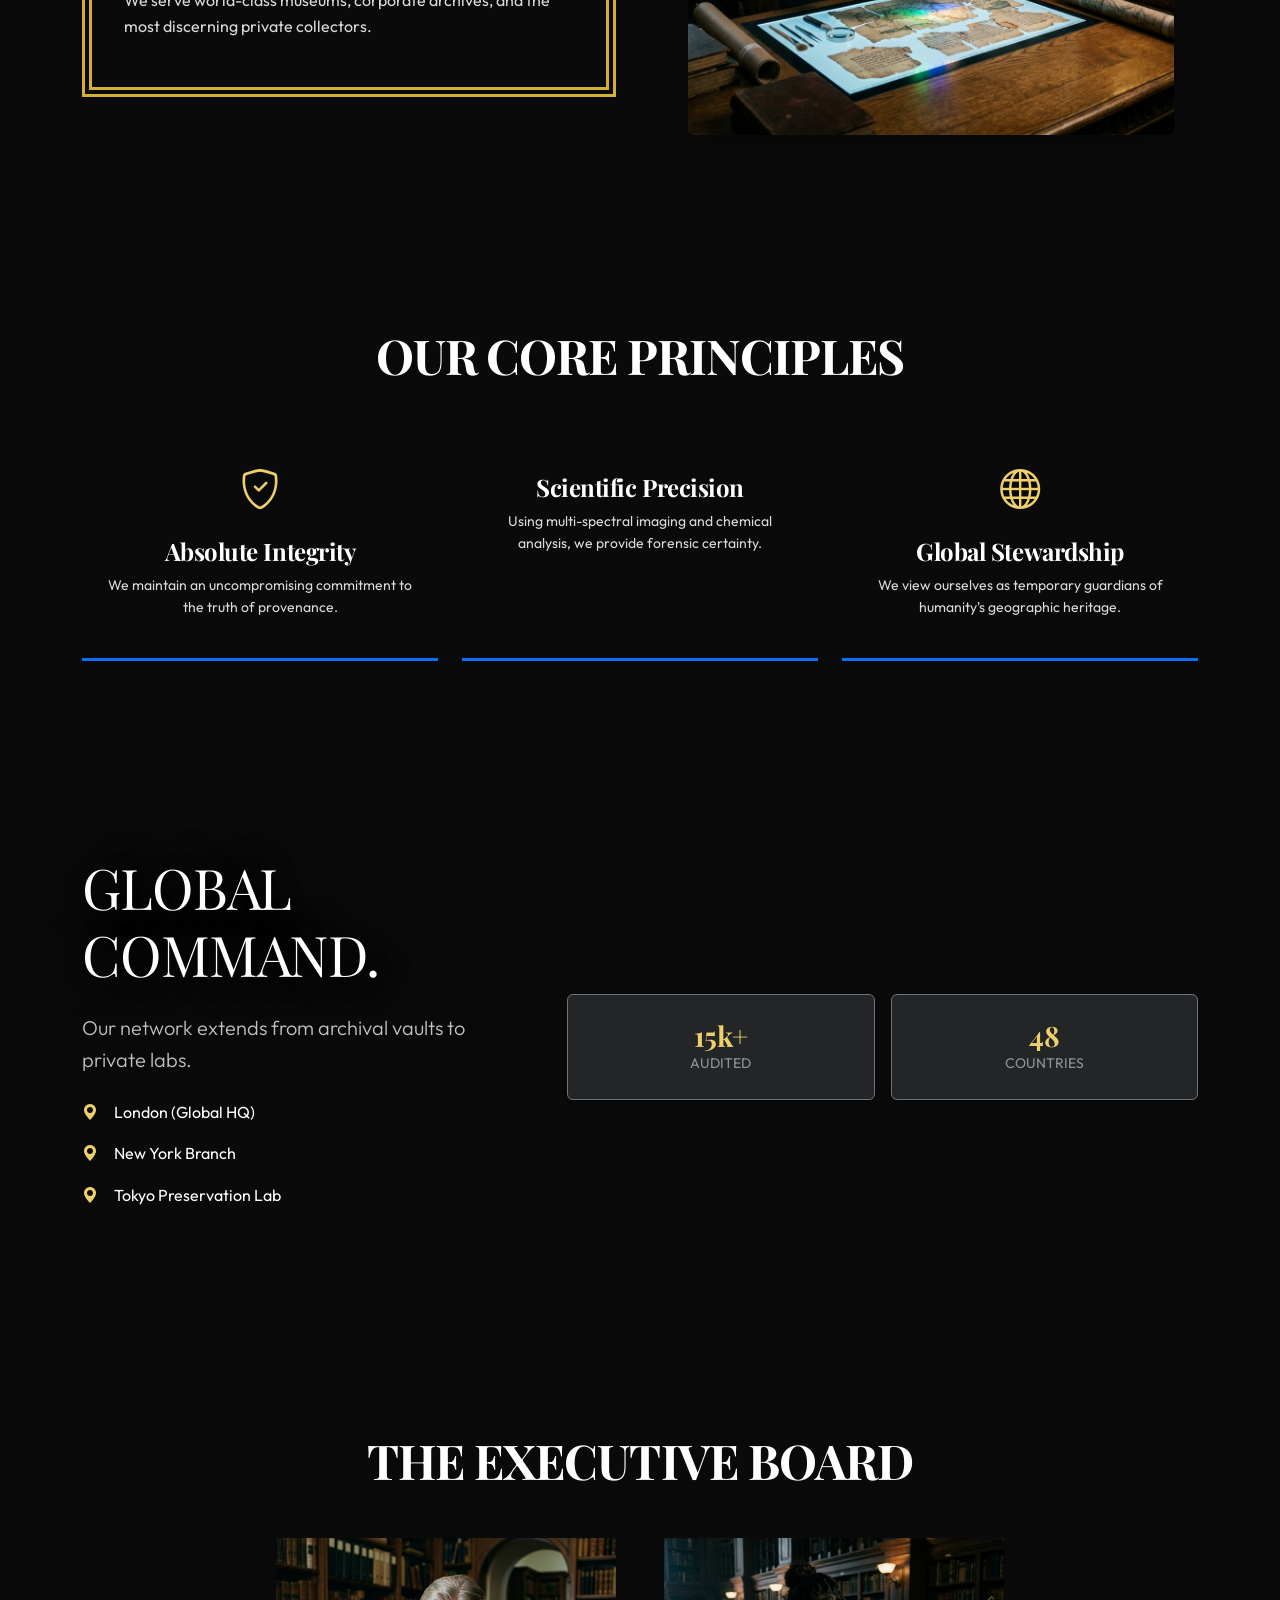
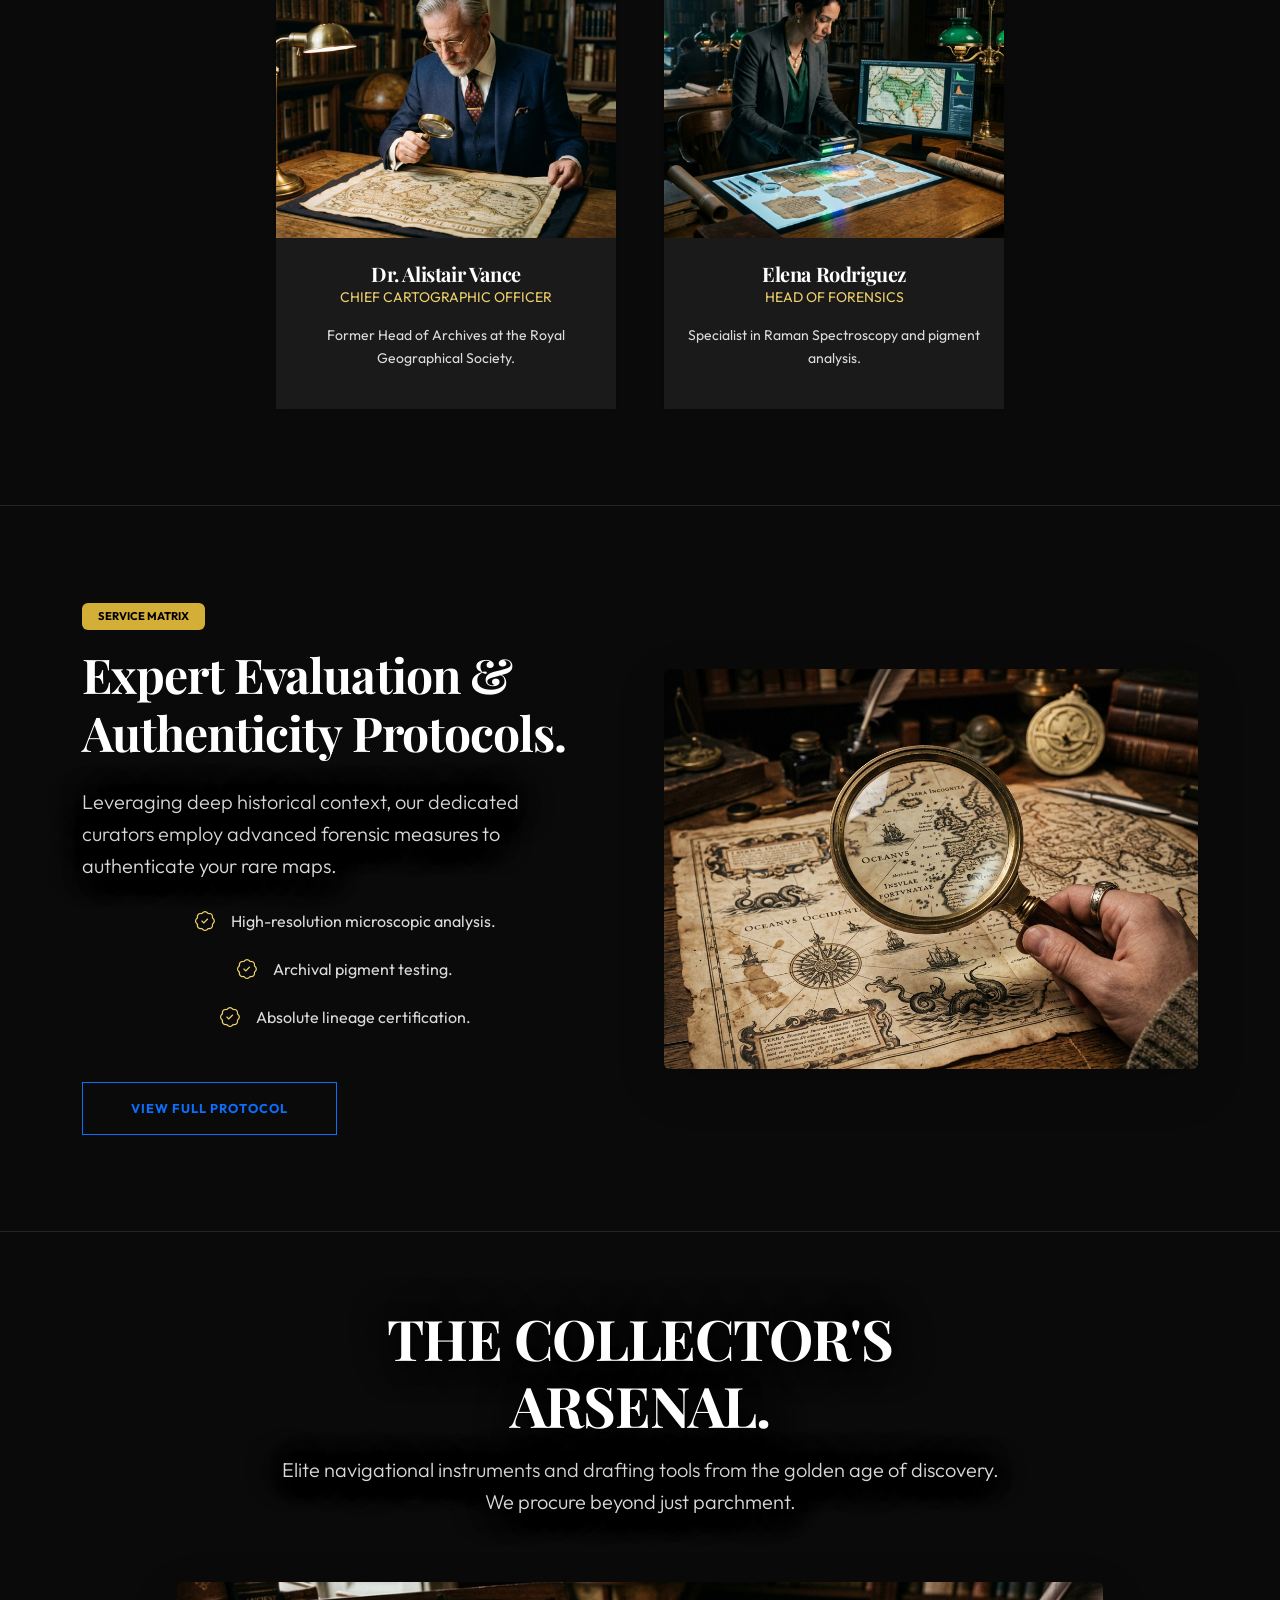
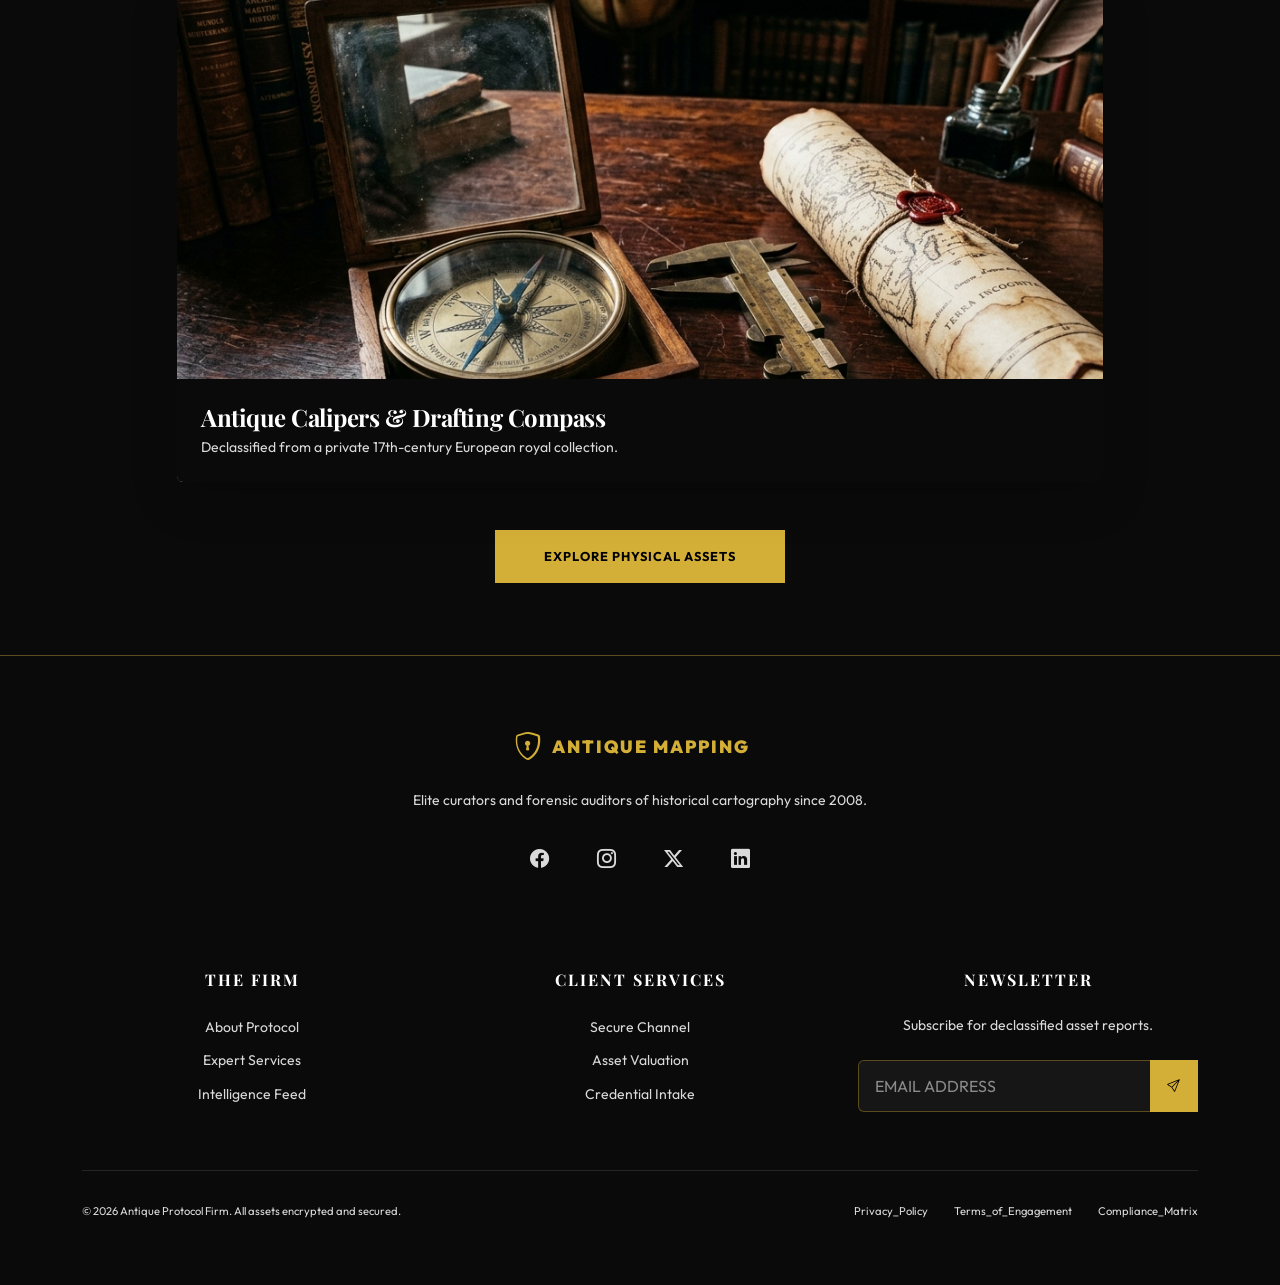
==== commit 02fdee91: "rem: Removed horizontal Login and Join buttons from the Desktop/Laptop navbar on subpages for a clea" ====
--- a/about.html
+++ b/about.html
@@ -55,10 +55,7 @@
                         </button>
                     </div>
                     
-                    <div class="navbar-auth-buttons d-none d-lg-flex gap-2">
-                        <a href="login.html" class="btn btn-primary">Login</a>
-                        <a href="register.html" class="btn btn-outline-primary">Join</a>
-                    </div>
+                    
                     
                     <!-- Hamburger (Visible for screens <= 1199px) -->
                     <button class="navbar-toggler" type="button" data-bs-toggle="offcanvas"
@@ -391,3 +388,4 @@
 
 
 
+
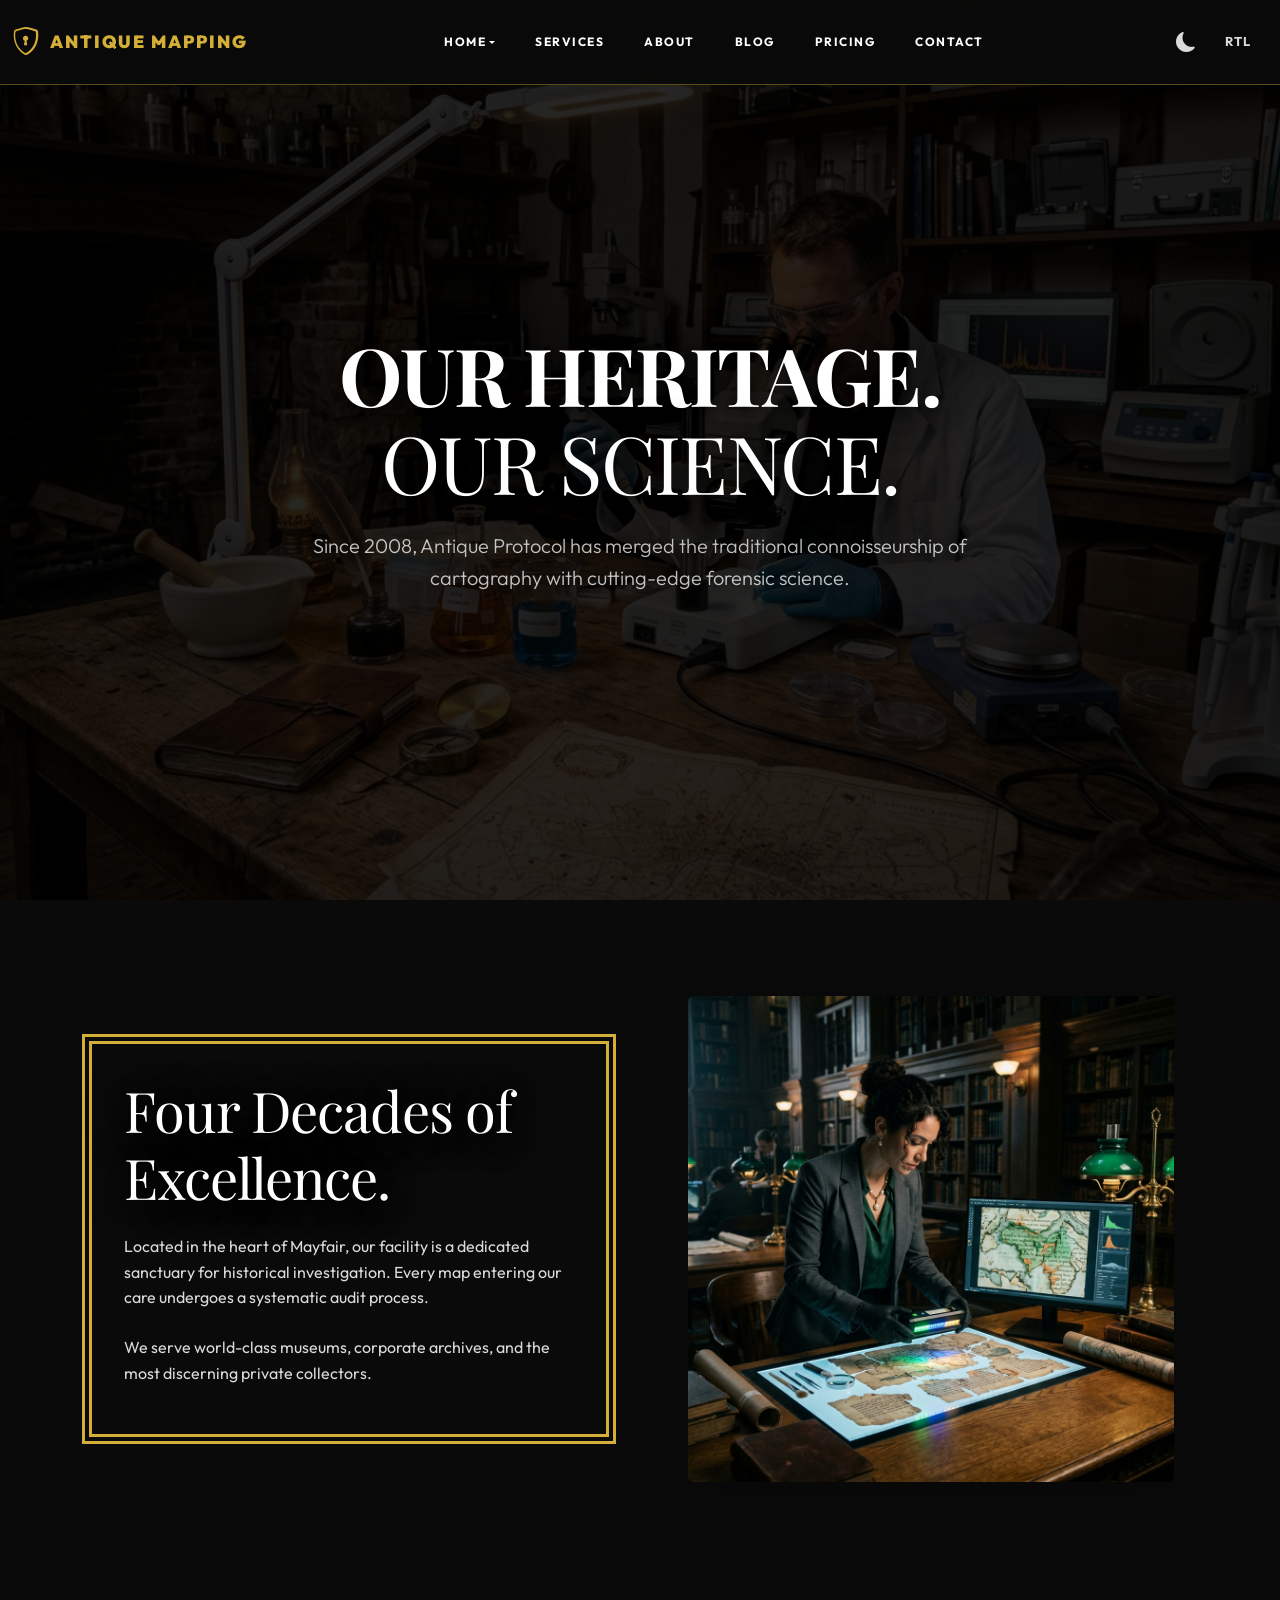
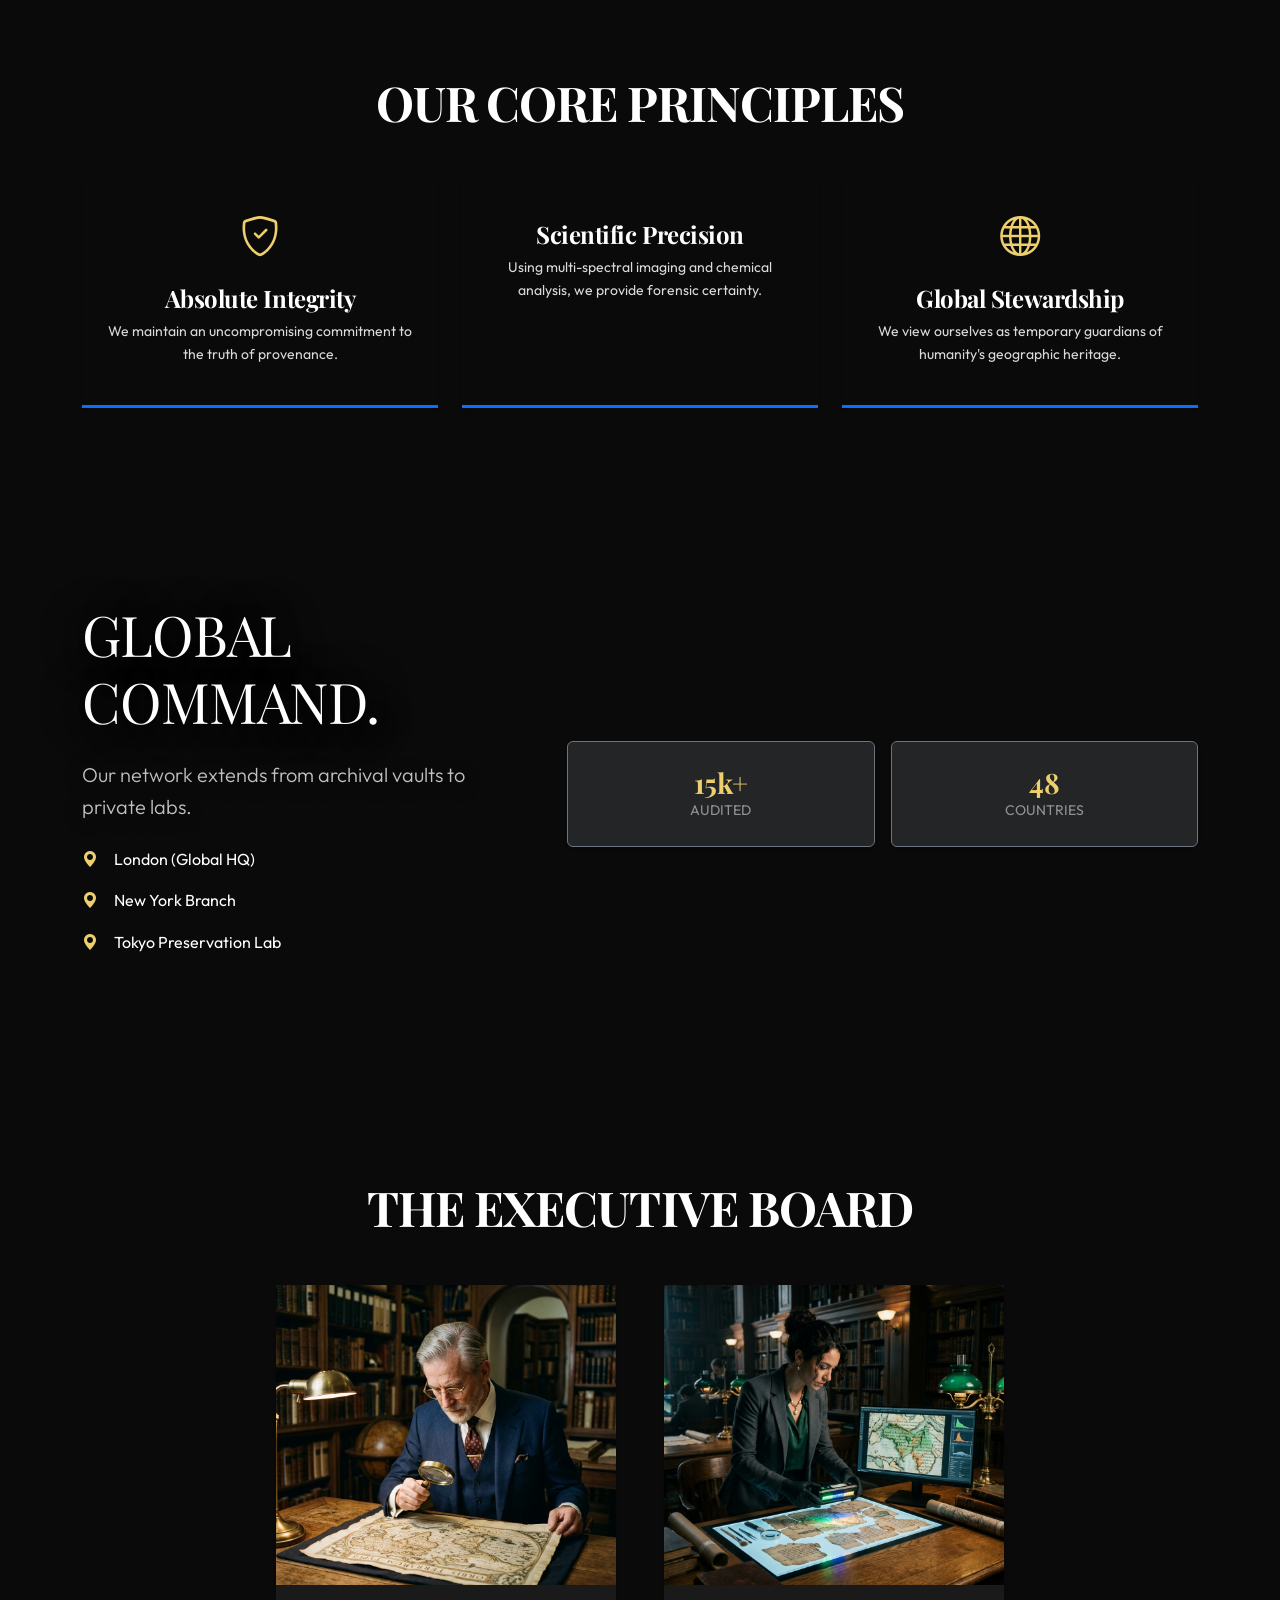
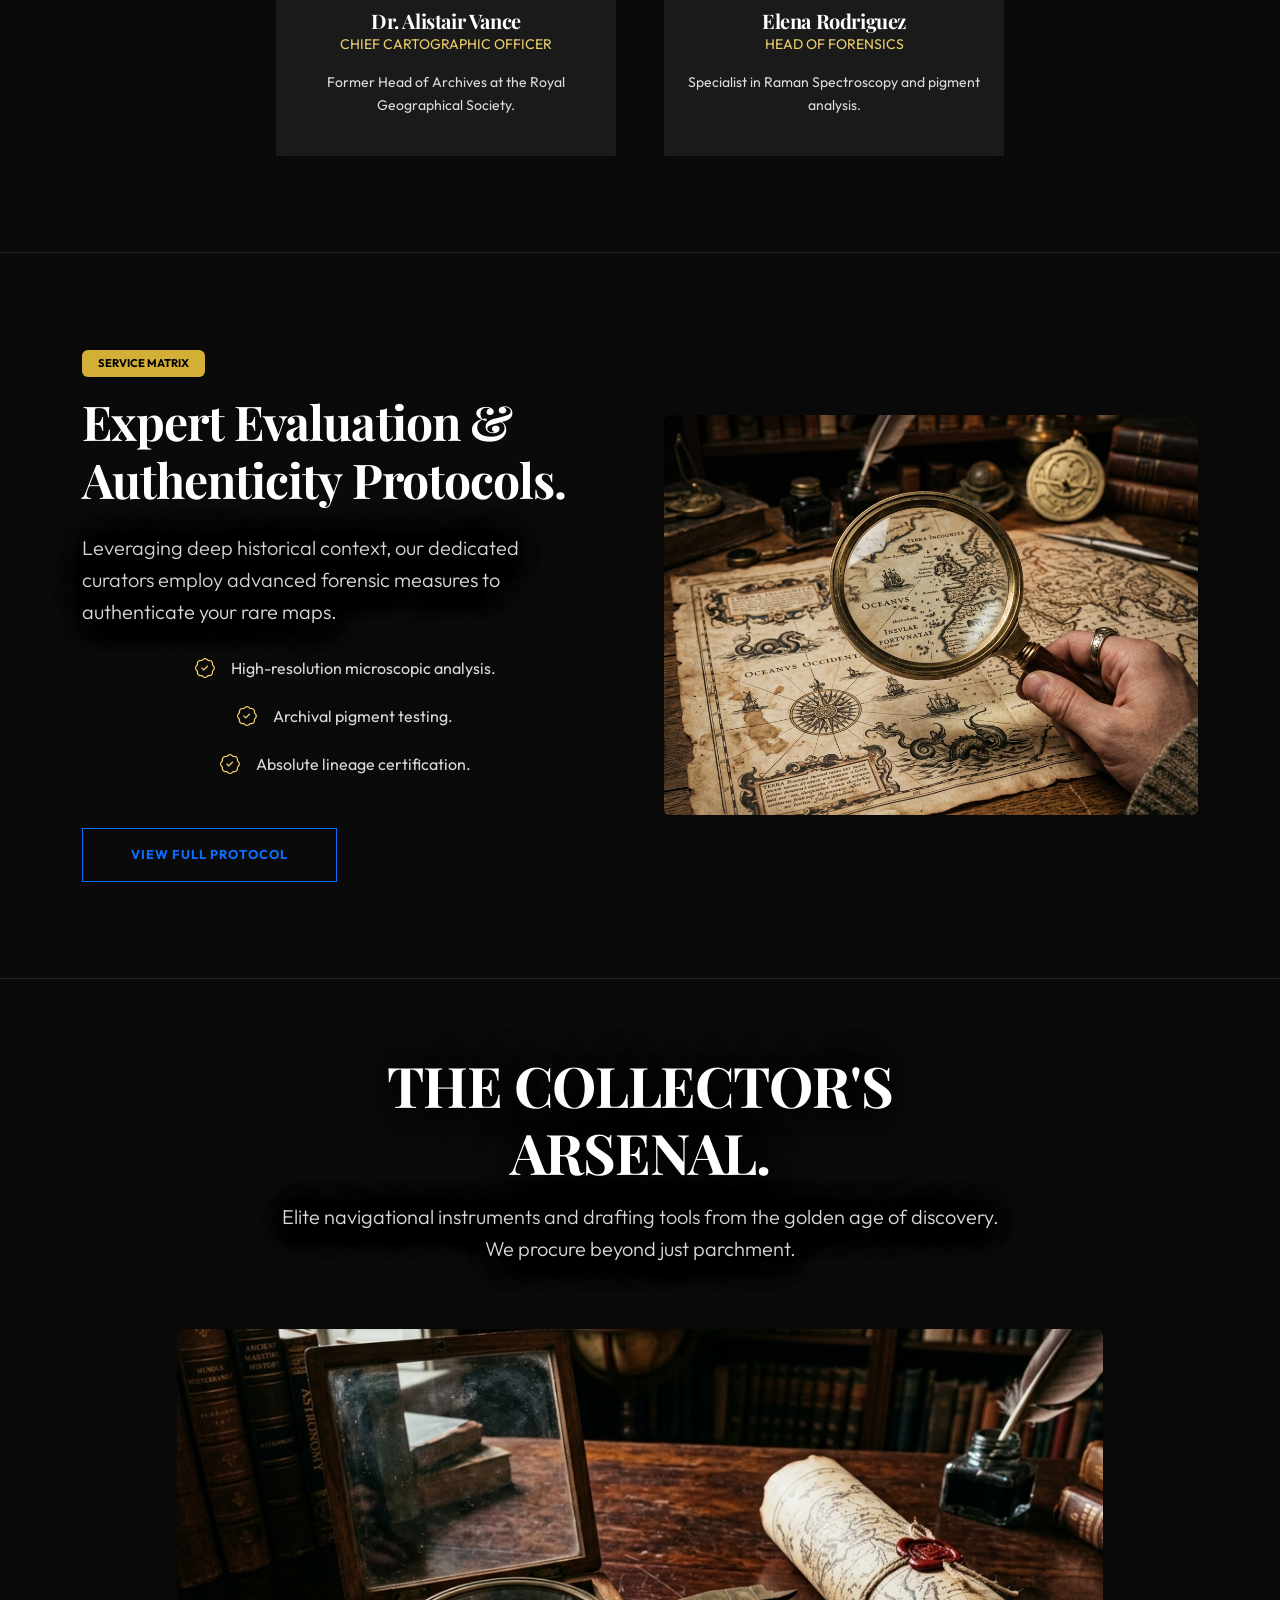
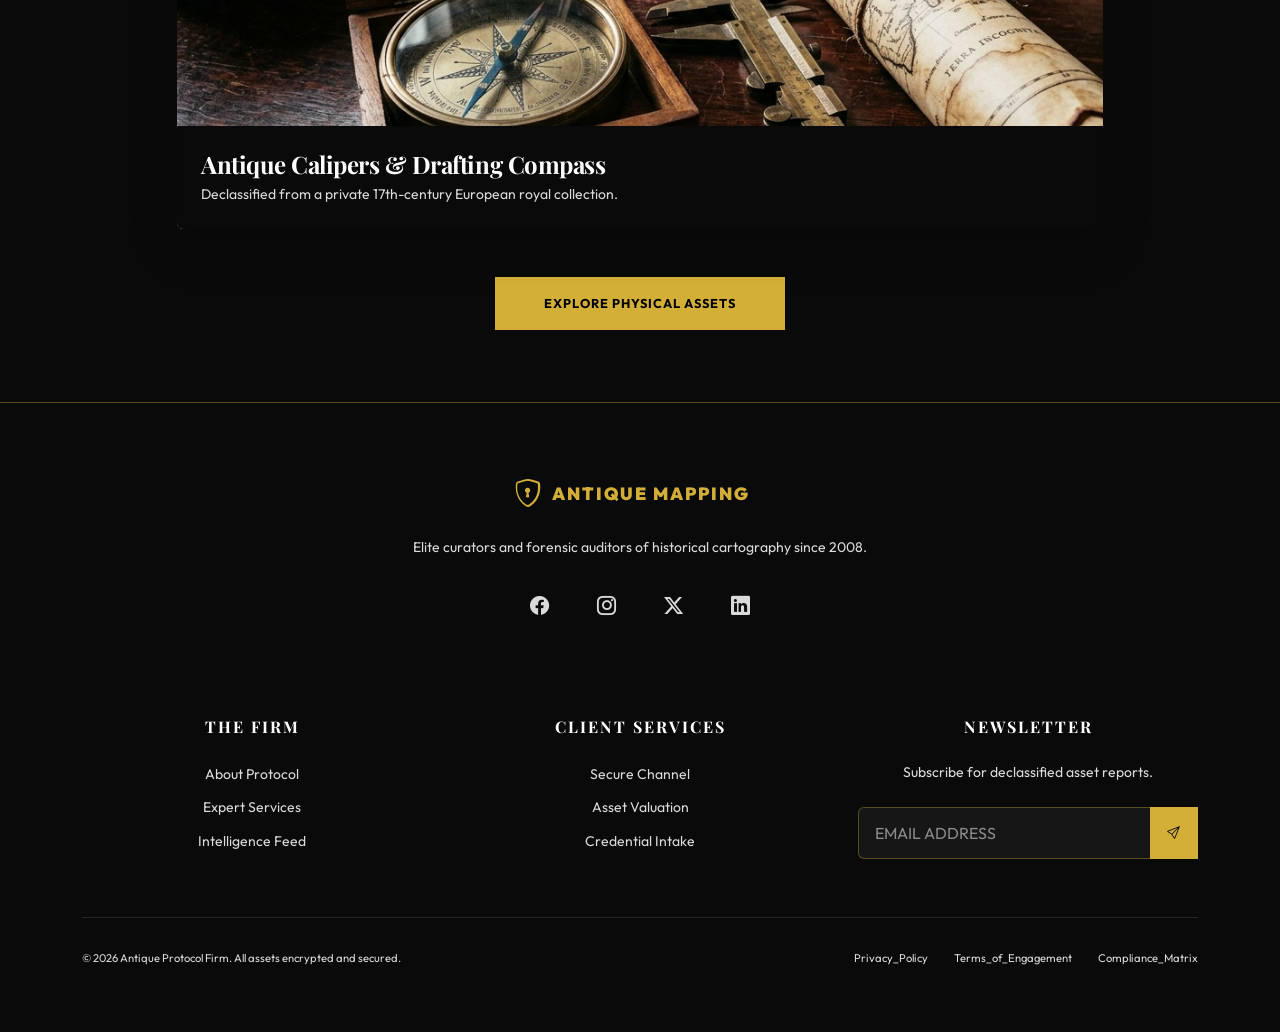
==== commit 32e13c58: "rem: Fully removed all Login and Join buttons from both the Desktop Navbar and the Mobile Offcanvas " ====
--- a/about.html
+++ b/about.html
@@ -127,27 +127,15 @@
                 </div>
             </div>
 
-            <!-- Mobile Auth Section (Consolidated here for mobile views) -->
-            <div class="mt-auto pt-4 border-top border-secondary border-opacity-25">
-                <a href="login.html" class="btn btn-primary w-100 mb-2">Login</a>
-                <a href="register.html" class="btn btn-outline-primary w-100">Join</a>
-            </div>
+            
         </div>
     </div>
 
-<!-- Mobile Auth Section (Consolidated here for mobile views) -->
-            <div class="mt-auto pt-4 border-top border-secondary border-opacity-25">
-                <a href="login.html" class="btn btn-primary w-100 mb-2">Login</a>
-                <a href="register.html" class="btn btn-outline-primary w-100">Join</a>
-            </div>
+
         </div>
     </div>
 
-<!-- Mobile Auth Section (Consolidated here for mobile views) -->
-            <div class="mt-auto pt-4 border-top border-secondary border-opacity-25">
-                <a href="login.html" class="btn btn-primary w-100 mb-2">Login</a>
-                <a href="register.html" class="btn btn-outline-primary w-100">Join</a>
-            </div>
+
         </div>
     </div>
 
@@ -389,3 +377,4 @@
 
 
 
+
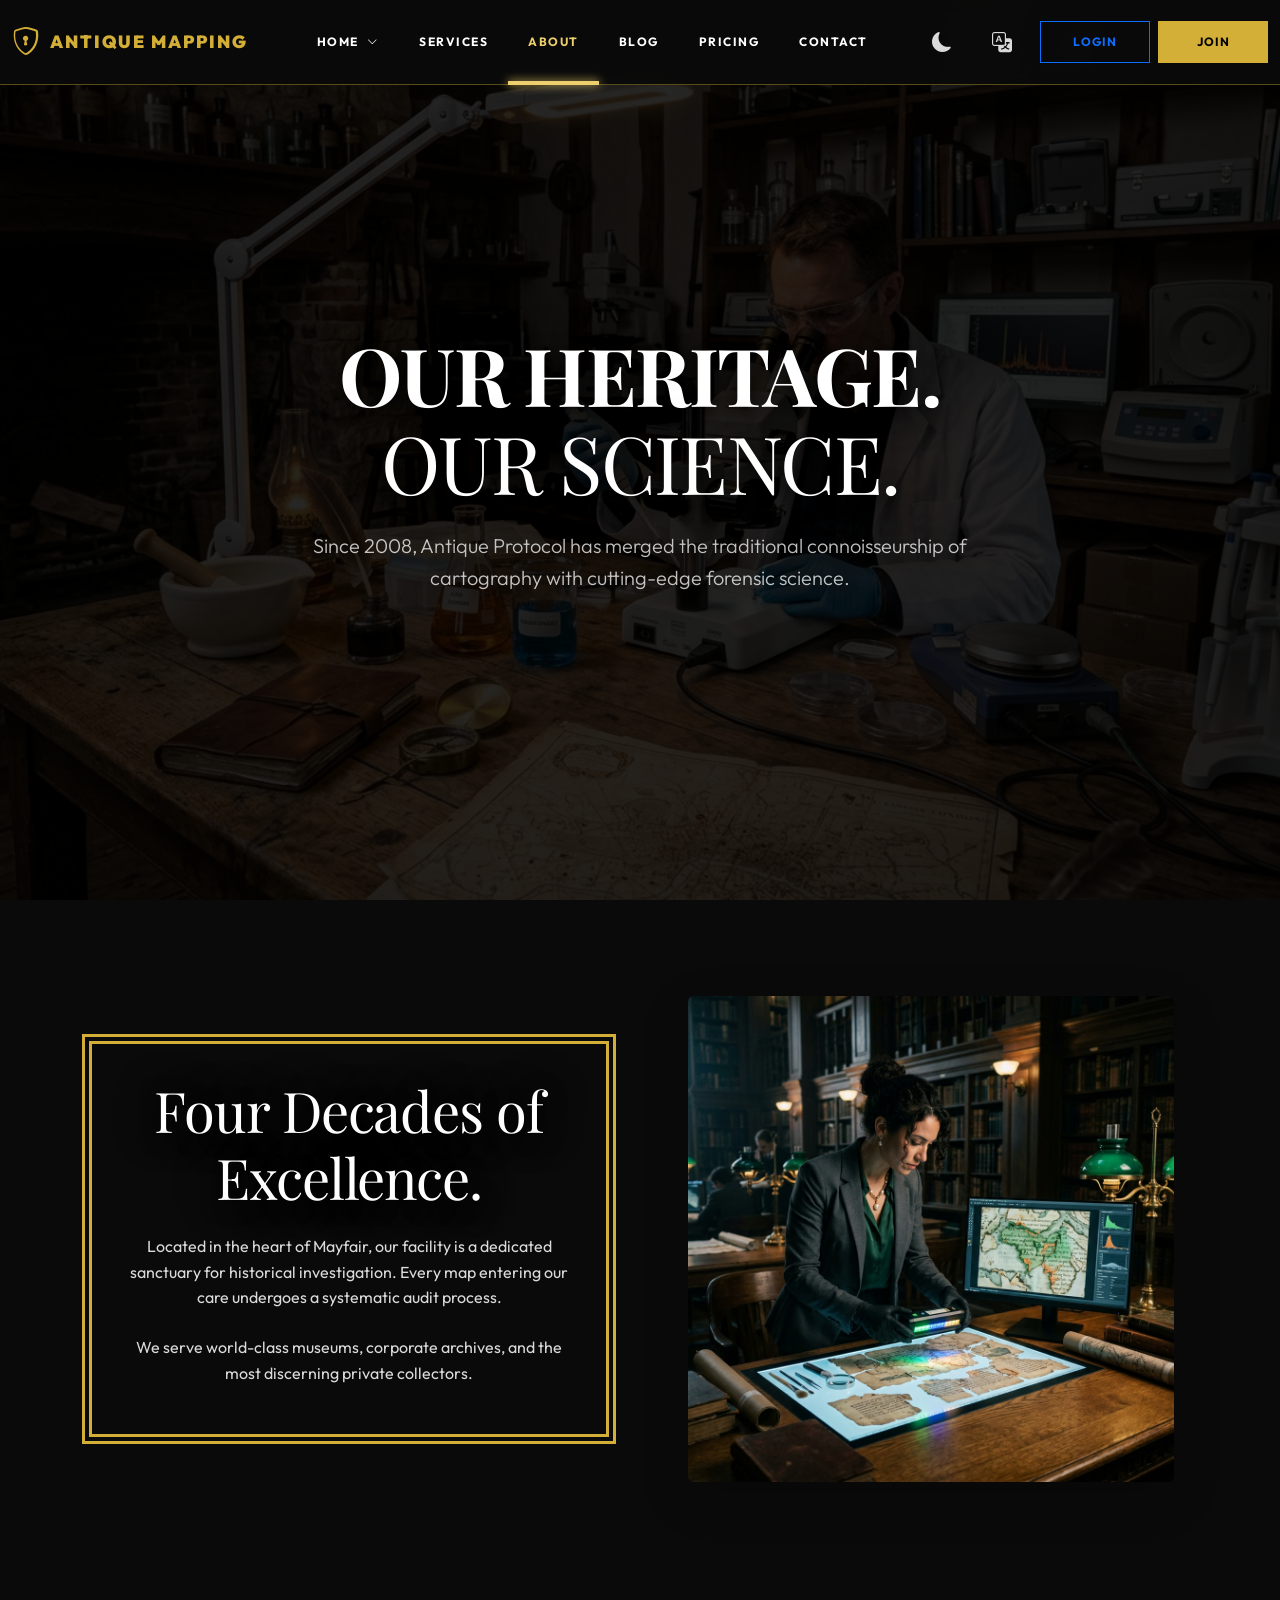
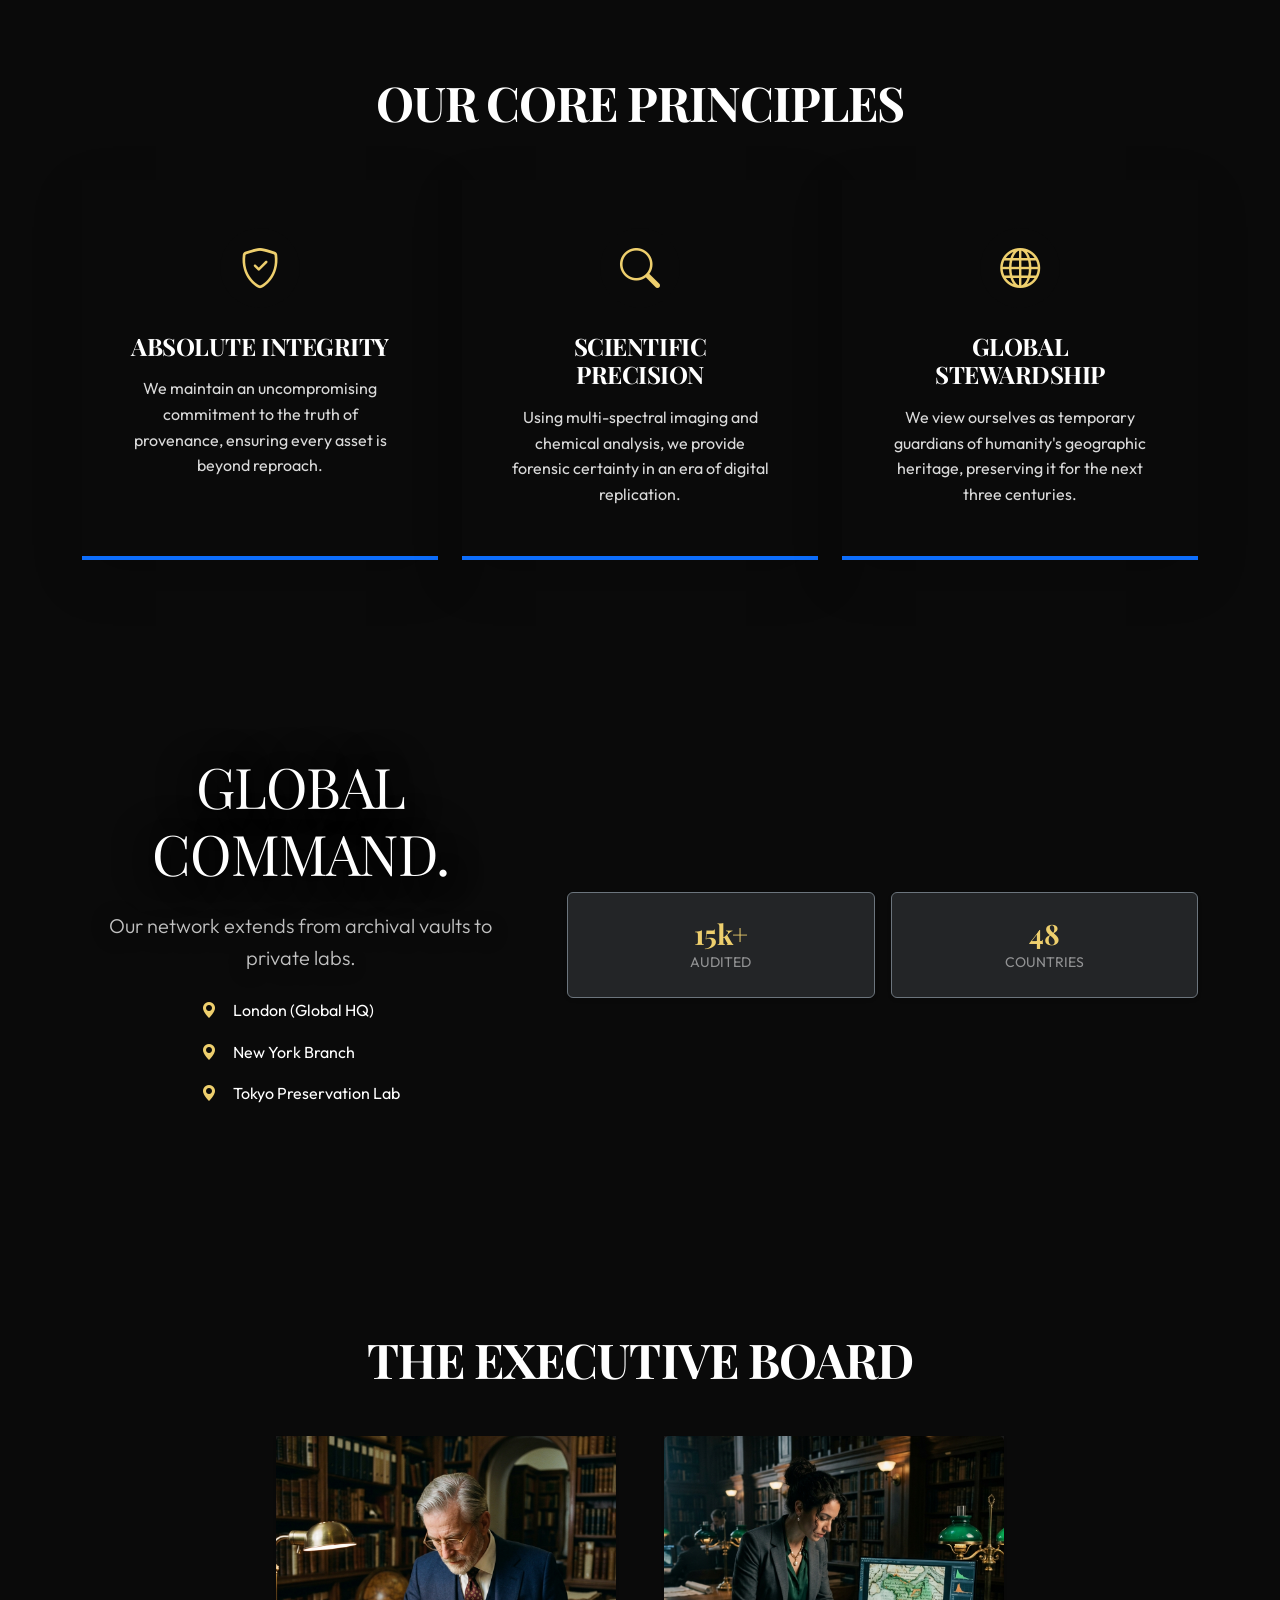
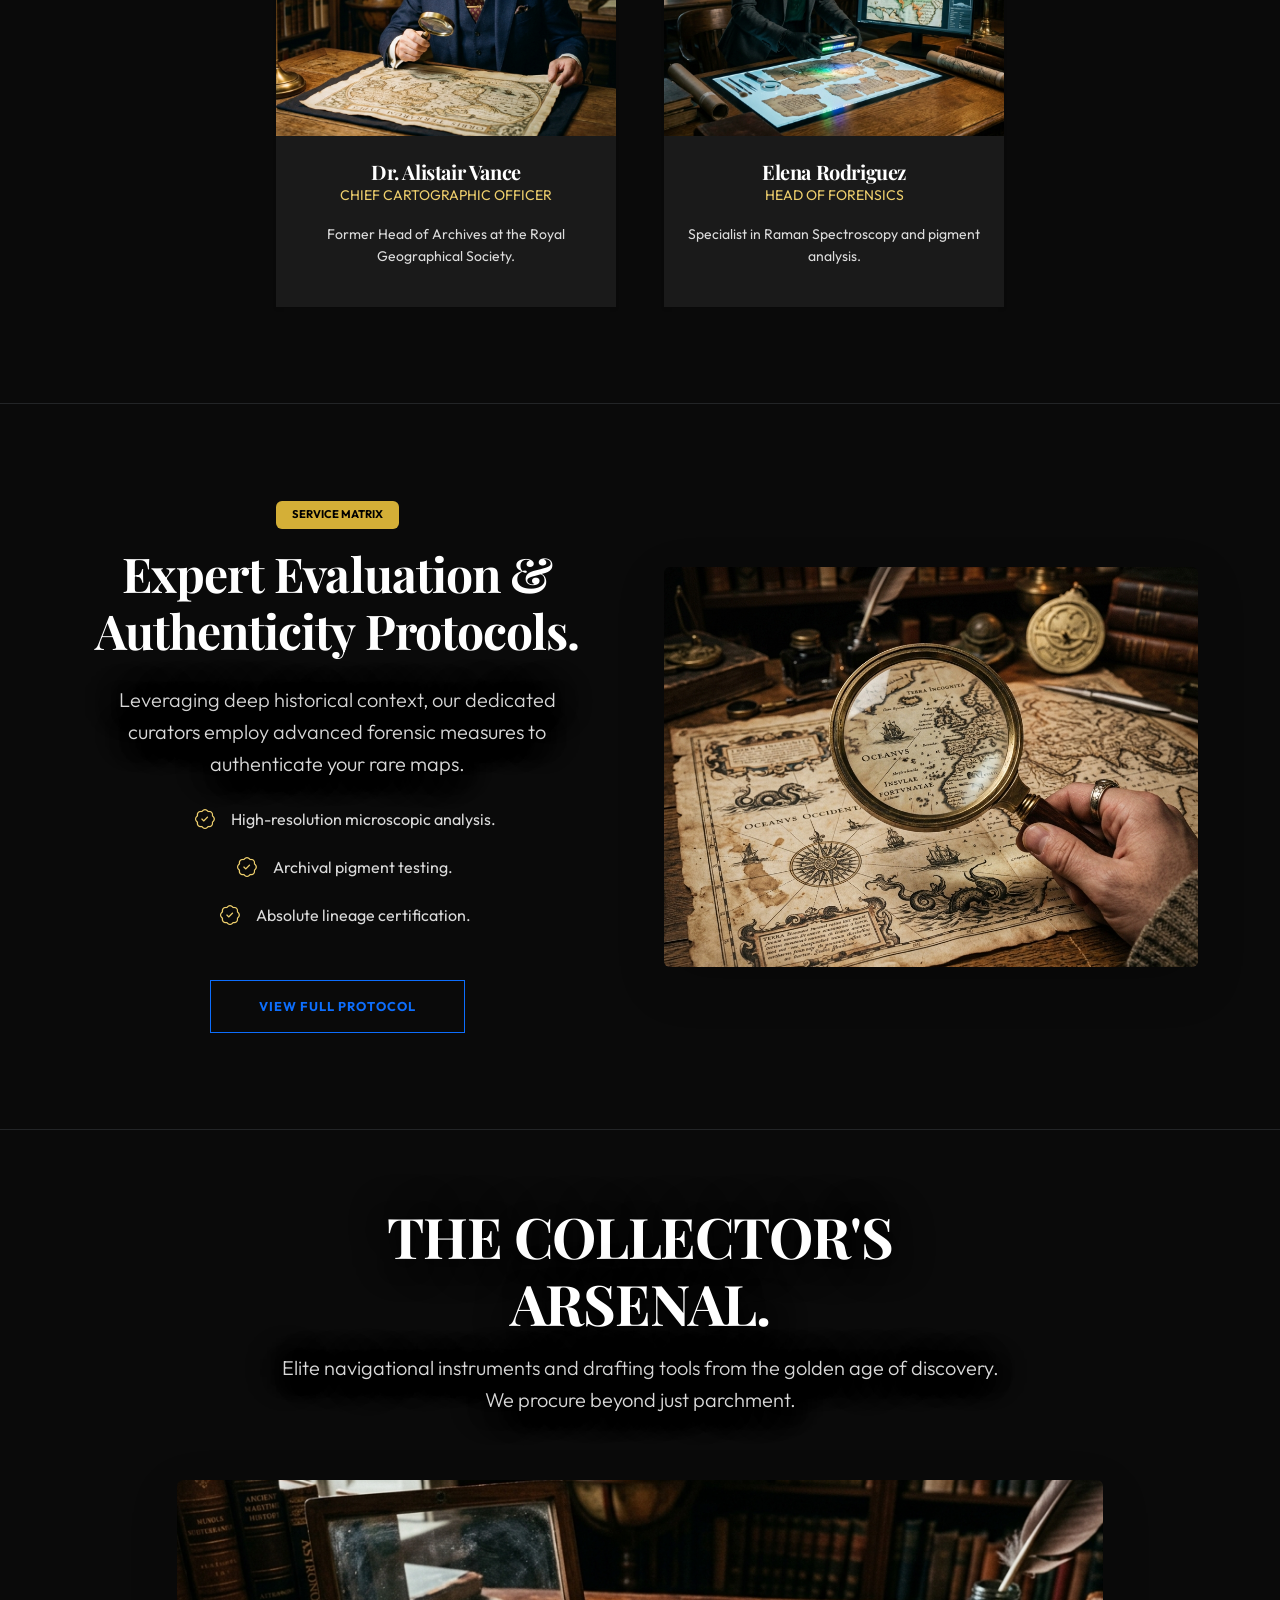
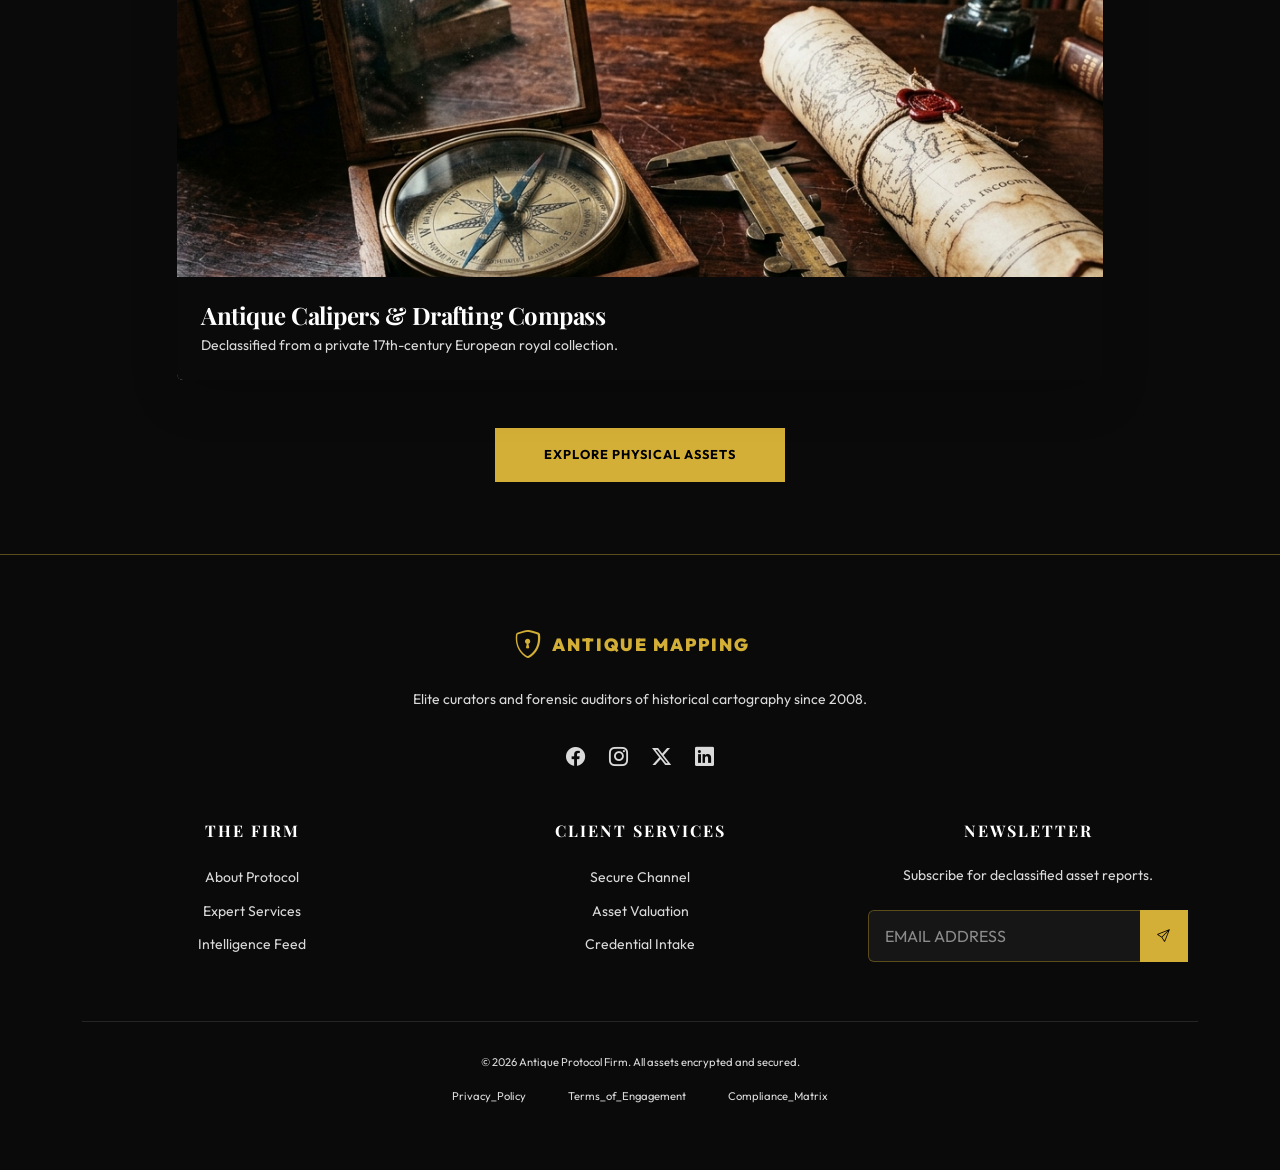
==== commit a9f48077: "Standardize navbar with HOME dropdown and uppercase links across all pages" ====
--- a/about.html
+++ b/about.html
@@ -1,4 +1,4 @@
-﻿<!DOCTYPE html>
+<!DOCTYPE html>
 <html lang="en" dir="ltr" data-bs-theme="dark">
 <head>
     <meta charset="UTF-8">
@@ -37,25 +37,28 @@
 <body>
     <!-- Header -->
     <header>
-        <nav class="navbar navbar-expand-lg fixed-top">
+        <nav class="navbar navbar-expand-xl fixed-top">
             <div class="container">
                 <a class="navbar-brand d-flex align-items-center" href="index.html">
                     <i class="bi bi-shield-lock me-2 fs-3"></i>
                     <span>Antique Mapping</span>
                 </a>
 
-                <div class="d-flex align-items-center order-lg-3">
-                    <!-- Toggles (Visible only on Large Desktop) -->
-                    <div class="d-none d-lg-flex align-items-center gap-2 me-2">
-                        <button class="btn btn-link text-decoration-none" onclick="toggleTheme()" type="button" aria-label="Toggle theme">
+                <div class="d-flex align-items-center order-xl-3">
+                    <!-- Desktop Toggles (Visible for XL screens) -->
+                    <div class="d-none d-xl-flex align-items-center gap-3 me-3">
+                        <button class="btn btn-link text-theme p-0" onclick="toggleTheme()" type="button" aria-label="Toggle theme">
                             <i class="bi bi-moon-fill fs-5" id="themeIcon"></i>
                         </button>
-                        <button class="btn btn-link text-decoration-none fw-bold" onclick="toggleRTL()" type="button" aria-label="Toggle RTL">
-                            <span id="rtlLabel">RTL</span>
+                        <button class="btn btn-link text-theme p-0" onclick="toggleRTL()" type="button" aria-label="Toggle RTL">
+                            <i class="bi bi-translate fs-5"></i>
                         </button>
                     </div>
-                    
-                    
+
+                    <div class="d-none d-xl-flex align-items-center gap-2 navbar-cta">
+                        <a href="login.html" class="btn btn-outline-primary">Login</a>
+                        <a href="register.html" class="btn btn-primary">Join</a>
+                    </div>
                     
                     <!-- Hamburger (Visible for screens <= 1199px) -->
                     <button class="navbar-toggler" type="button" data-bs-toggle="offcanvas"
@@ -68,7 +71,7 @@
                     <ul class="navbar-nav mx-auto">
                         <li class="nav-item dropdown">
                             <a class="nav-link dropdown-toggle" href="#" id="homeDropdown" role="button" data-bs-toggle="dropdown" aria-expanded="false">
-                                Home
+                                HOME <i class="bi bi-chevron-down ms-1 small"></i>
                             </a>
                             <ul class="dropdown-menu border-0 shadow-lg" aria-labelledby="homeDropdown">
                                 <li><a class="dropdown-item" href="index.html">Home 1</a></li>
@@ -98,7 +101,7 @@
             <ul class="nav flex-column mb-4 mt-4">
                 <li class="nav-item">
                     <a class="nav-link d-flex justify-content-between align-items-center" data-bs-toggle="collapse" href="#homeSubmenu" role="button" aria-expanded="false" aria-controls="homeSubmenu">
-                        Home <i class="bi bi-chevron-down"></i>
+                        HOME <i class="bi bi-chevron-down"></i>
                     </a>
                     <div class="collapse ps-3" id="homeSubmenu">
                         <ul class="nav flex-column">
@@ -114,15 +117,28 @@
                 <li class="nav-item"><a class="nav-link" href="contact.html">Contact</a></li>
             </ul>
 
-            <!-- Mobile Toggles -->
+            <!-- Mobile Auth Section -->
+            <div class="offcanvas-auth-section border-top border-secondary border-opacity-25 pt-4 mb-3">
+                <h6 class="text-uppercase small fw-bold text-secondary ls-2 mb-3">Account</h6>
+                <div class="d-flex flex-column gap-2 mb-3">
+                    <a href="login.html" class="btn btn-outline-secondary justify-content-start d-flex align-items-center gap-2">
+                        <i class="bi bi-person"></i> Login
+                    </a>
+                    <a href="register.html" class="btn btn-primary justify-content-start d-flex align-items-center gap-2">
+                        <i class="bi bi-person-plus text-black"></i> <span class="text-black">Join Network</span>
+                    </a>
+                </div>
+            </div>
+
+            <!-- Settings Toggles -->
             <div class="offcanvas-toggles border-top border-secondary border-opacity-25 pt-4 mb-4">
                 <h6 class="text-uppercase small fw-bold text-secondary ls-2 mb-3">Settings</h6>
                 <div class="d-flex gap-3">
-                    <button class="btn btn-outline-secondary flex-grow-1 d-flex align-items-center justify-content-center gap-2" onclick="toggleTheme()" type="button">
-                        <i class="bi bi-moon-fill" id="themeIcon"></i> Theme
+                    <button class="btn btn-outline-secondary d-flex align-items-center justify-content-center" style="width: 44px; height: 44px;" onclick="toggleTheme()" type="button" aria-label="Toggle theme">
+                        <i class="bi bi-moon-fill fs-5" id="themeIcon"></i>
                     </button>
-                    <button class="btn btn-outline-secondary flex-grow-1 d-flex align-items-center justify-content-center gap-2" onclick="toggleRTL()" type="button">
-                        <i class="bi bi-translate"></i> <span id="rtlLabel">RTL</span>
+                    <button class="btn btn-outline-secondary d-flex align-items-center justify-content-center" style="width: 44px; height: 44px;" onclick="toggleRTL()" type="button" aria-label="Toggle RTL">
+                        <i class="bi bi-translate fs-5"></i>
                     </button>
                 </div>
             </div>
@@ -154,9 +170,9 @@
                 <div class="row align-items-center g-5">
                     <div class="col-lg-6 mb-5 mb-lg-0">
                         <div class="vintage-border">
-                            <h2 class="display-4 mb-4 text-center text-lg-start">Four Decades of Excellence.</h2>
-                            <p class="text-secondary mb-4 text-center text-lg-start">Located in the heart of Mayfair, our facility is a dedicated sanctuary for historical investigation. Every map entering our care undergoes a systematic audit process.</p>
-                            <p class="text-secondary text-center text-lg-start">We serve world-class museums, corporate archives, and the most discerning private collectors.</p>
+                            <h2 class="display-4 mb-4 text-center">Four Decades of Excellence.</h2>
+                            <p class="text-secondary mb-4 text-center">Located in the heart of Mayfair, our facility is a dedicated sanctuary for historical investigation. Every map entering our care undergoes a systematic audit process.</p>
+                            <p class="text-secondary text-center">We serve world-class museums, corporate archives, and the most discerning private collectors.</p>
                         </div>
                     </div>
                     <div class="col-lg-6 px-lg-5">
@@ -173,24 +189,30 @@
                 </div>
                 <div class="row g-4">
                     <div class="col-md-4">
-                        <div class="p-4 bg-white shadow-sm h-100 text-center border-bottom border-primary border-3">
-                            <i class="bi bi-shield-check fs-1 text-primary mb-3 d-block"></i>
-                            <h4 class="fw-bold">Absolute Integrity</h4>
-                            <p class="text-secondary small">We maintain an uncompromising commitment to the truth of provenance.</p>
+                        <div class="p-5 bg-white shadow-lg h-100 text-center border-bottom border-primary border-4 transition-smooth hover-lift">
+                            <div class="icon-box mb-4 mx-auto d-flex align-items-center justify-content-center bg-light rounded-circle" style="width: 80px; height: 80px;">
+                                <i class="bi bi-shield-check fs-1 text-primary"></i>
+                            </div>
+                            <h4 class="fw-bold mb-3 text-uppercase ls-1">Absolute Integrity</h4>
+                            <p class="text-secondary mb-0">We maintain an uncompromising commitment to the truth of provenance, ensuring every asset is beyond reproach.</p>
                         </div>
                     </div>
                     <div class="col-md-4">
-                        <div class="p-4 bg-white shadow-sm h-100 text-center border-bottom border-primary border-3">
-                            <i class="bi bi-microscope fs-1 text-primary mb-3 d-block"></i>
-                            <h4 class="fw-bold">Scientific Precision</h4>
-                            <p class="text-secondary small">Using multi-spectral imaging and chemical analysis, we provide forensic certainty.</p>
+                        <div class="p-5 bg-white shadow-lg h-100 text-center border-bottom border-primary border-4 transition-smooth hover-lift">
+                            <div class="icon-box mb-4 mx-auto d-flex align-items-center justify-content-center bg-light rounded-circle" style="width: 80px; height: 80px;">
+                                <i class="bi bi-search fs-1 text-primary"></i>
+                            </div>
+                            <h4 class="fw-bold mb-3 text-uppercase ls-1">Scientific Precision</h4>
+                            <p class="text-secondary mb-0">Using multi-spectral imaging and chemical analysis, we provide forensic certainty in an era of digital replication.</p>
                         </div>
                     </div>
                     <div class="col-md-4">
-                        <div class="p-4 bg-white shadow-sm h-100 text-center border-bottom border-primary border-3">
-                            <i class="bi bi-globe fs-1 text-primary mb-3 d-block"></i>
-                            <h4 class="fw-bold">Global Stewardship</h4>
-                            <p class="text-secondary small">We view ourselves as temporary guardians of humanity's geographic heritage.</p>
+                        <div class="p-5 bg-white shadow-lg h-100 text-center border-bottom border-primary border-4 transition-smooth hover-lift">
+                            <div class="icon-box mb-4 mx-auto d-flex align-items-center justify-content-center bg-light rounded-circle" style="width: 80px; height: 80px;">
+                                <i class="bi bi-globe fs-1 text-primary"></i>
+                            </div>
+                            <h4 class="fw-bold mb-3 text-uppercase ls-1">Global Stewardship</h4>
+                            <p class="text-secondary mb-0">We view ourselves as temporary guardians of humanity's geographic heritage, preserving it for the next three centuries.</p>
                         </div>
                     </div>
                 </div>
@@ -200,9 +222,9 @@
         <section class="py-5 bg-dark text-theme">
             <div class="container py-lg-5">
                 <div class="row align-items-center g-5">
-                    <div class="col-lg-5 text-center text-lg-start">
-                        <h2 class="display-4 text-uppercase mb-4 centered-title d-lg-block text-center text-lg-start" style="color: var(--accent-color);">Global Command.</h2>
-                        <p class="lead opacity-75 mb-4 text-center text-lg-start">Our network extends from archival vaults to private labs.</p>
+                    <div class="col-lg-5 text-center">
+                        <h2 class="display-4 text-uppercase mb-4 centered-title d-lg-block text-center" style="color: var(--accent-color);">Global Command.</h2>
+                        <p class="lead opacity-75 mb-4 text-center">Our network extends from archival vaults to private labs.</p>
                         <ul class="list-unstyled d-inline-block text-start">
                             <li class="mb-3 d-flex align-items-center"><i class="bi bi-geo-alt-fill text-primary me-3"></i> London (Global HQ)</li>
                             <li class="mb-3 d-flex align-items-center"><i class="bi bi-geo-alt-fill text-primary me-3"></i> New York Branch</li>
@@ -266,16 +288,18 @@
                         <img src="assets/images/historical_map_analysis.png" class="img-fluid rounded shadow-lg" alt="Historical Map Analysis" style="height: 400px; width: 100%; object-fit: cover;">
                     </div>
                     <div class="col-lg-6 order-lg-1">
-                        <div class="pe-lg-4 text-center text-lg-start">
+                        <div class="pe-lg-4 text-center">
                             <span class="badge bg-primary mb-3 fs-tiny text-uppercase px-3 py-2">Service Matrix</span>
                             <h2 class="display-5 fw-bold mb-4 text-theme">Expert Evaluation & Authenticity Protocols.</h2>
                             <p class="lead text-secondary mb-4">Leveraging deep historical context, our dedicated curators employ advanced forensic measures to authenticate your rare maps.</p>
-                            <ul class="list-unstyled text-secondary mb-5 ms-md-3">
+                            <ul class="list-unstyled text-secondary mb-5 ms-md-3 d-inline-block">
                                 <li class="mb-3 d-flex align-items-center justify-content-center"><i class="bi bi-patch-check text-primary me-3 fs-5"></i> High-resolution microscopic analysis.</li>
                                 <li class="mb-3 d-flex align-items-center justify-content-center"><i class="bi bi-patch-check text-primary me-3 fs-5"></i> Archival pigment testing.</li>
                                 <li class="d-flex align-items-center justify-content-center"><i class="bi bi-patch-check text-primary me-3 fs-5"></i> Absolute lineage certification.</li>
                             </ul>
-                            <a href="services.html" class="btn btn-outline-primary px-5 py-3">View Full Protocol</a>
+                            <div class="d-block">
+                                <a href="services.html" class="btn btn-outline-primary px-5 py-3">View Full Protocol</a>
+                            </div>
                         </div>
                     </div>
                 </div>
@@ -312,21 +336,24 @@
     <!-- Footer -->
     <footer class="mt-auto py-5">
         <div class="container">
-            <div class="row g-5 mb-5">
-                <div class="col-lg-12 text-center mb-5">
+            <div class="row g-5 mb-5 justify-content-center text-center">
+                <!-- Branding and Social -->
+                <div class="col-12">
                     <a class="navbar-brand d-inline-flex align-items-center mb-4" href="index.html">
                         <i class="bi bi-shield-lock me-2 fs-3 text-primary"></i>
                         <span class="text-theme">Antique Mapping</span>
                     </a>
-                    <p class="text-secondary small mb-4">Elite curators and forensic auditors of historical cartography since 2008.</p>
+                    <p class="text-secondary small mb-4 mx-auto" style="max-width: 600px;">Elite curators and forensic auditors of historical cartography since 2008.</p>
                     <div class="d-flex footer-social-icons pt-2 justify-content-center">
-                        <a href="#" class="me-4"><i class="bi bi-facebook"></i></a>
-                        <a href="#" class="me-4"><i class="bi bi-instagram"></i></a>
-                        <a href="#" class="me-4"><i class="bi bi-twitter-x"></i></a>
+                        <a href="#"><i class="bi bi-facebook"></i></a>
+                        <a href="#"><i class="bi bi-instagram"></i></a>
+                        <a href="#"><i class="bi bi-twitter-x"></i></a>
                         <a href="#"><i class="bi bi-linkedin"></i></a>
                     </div>
                 </div>
-                <div class="col-md-4 text-center">
+
+                <!-- Firm Section -->
+                <div class="col-12 col-md-4 mb-4 mb-md-0">
                     <h6 class="mb-4 fw-bold text-uppercase text-theme ls-2">The Firm</h6>
                     <ul class="list-unstyled">
                         <li class="mb-2"><a href="about.html" class="text-secondary small text-decoration-none transition-smooth link-hover">About Protocol</a></li>
@@ -334,7 +361,9 @@
                         <li class="mb-2"><a href="blog.html" class="text-secondary small text-decoration-none transition-smooth link-hover">Intelligence Feed</a></li>
                     </ul>
                 </div>
-                <div class="col-md-4 text-center">
+
+                <!-- Client Services Section -->
+                <div class="col-12 col-md-4 mb-4 mb-md-0">
                     <h6 class="mb-4 fw-bold text-uppercase text-theme ls-2">Client Services</h6>
                     <ul class="list-unstyled">
                         <li class="mb-2"><a href="contact.html" class="text-secondary small text-decoration-none transition-smooth link-hover">Secure Channel</a></li>
@@ -342,25 +371,28 @@
                         <li class="mb-2"><a href="register.html" class="text-secondary small text-decoration-none transition-smooth link-hover">Credential Intake</a></li>
                     </ul>
                 </div>
-                <div class="col-md-4 text-center">
+
+                <!-- Newsletter Section -->
+                <div class="col-12 col-md-4">
                     <h6 class="mb-4 fw-bold text-uppercase text-theme ls-2">Newsletter</h6>
-                    <p class="text-secondary small mb-4 text-center">Subscribe for declassified asset reports.</p>
-                    <div class="input-group">
+                    <p class="text-secondary small mb-4">Subscribe for declassified asset reports.</p>
+                    <div class="input-group mx-auto" style="max-width: 320px;">
                         <input type="email" class="form-control" placeholder="EMAIL ADDRESS">
                         <button class="btn btn-primary px-3" type="button"><i class="bi bi-send text-black"></i></button>
                     </div>
                 </div>
             </div>
+
             <hr class="border-secondary opacity-25">
+
+            <!-- Bottom Bar -->
             <div class="row align-items-center py-3">
-                <div class="col-md-6 text-center text-md-start">
-                    <p class="mb-0 fs-tiny text-secondary">&copy; 2026 Antique Protocol Firm. All assets encrypted and secured.</p>
-                </div>
-                <div class="col-md-6 text-center text-md-end pt-3 pt-md-0">
+                <div class="col-12 text-center">
+                    <p class="mb-3 fs-tiny text-secondary">&copy; 2026 Antique Protocol Firm. All assets encrypted and secured.</p>
                     <ul class="list-inline mb-0 fs-tiny text-secondary">
-                        <li class="list-inline-item"><a href="#" class="ms-3 text-secondary text-decoration-none link-hover">Privacy_Policy</a></li>
-                        <li class="list-inline-item"><a href="#" class="ms-3 text-secondary text-decoration-none link-hover">Terms_of_Engagement</a></li>
-                        <li class="list-inline-item"><a href="#" class="ms-3 text-secondary text-decoration-none link-hover">Compliance_Matrix</a></li>
+                        <li class="list-inline-item"><a href="#" class="mx-3 text-secondary text-decoration-none link-hover">Privacy_Policy</a></li>
+                        <li class="list-inline-item"><a href="#" class="mx-3 text-secondary text-decoration-none link-hover">Terms_of_Engagement</a></li>
+                        <li class="list-inline-item"><a href="#" class="mx-3 text-secondary text-decoration-none link-hover">Compliance_Matrix</a></li>
                     </ul>
                 </div>
             </div>
@@ -378,3 +410,4 @@
 
 
 
+
--- a/assets/css/style.css
+++ b/assets/css/style.css
@@ -53,7 +53,6 @@
   line-height: 1.6;
   transition: background-color var(--transition-smooth), color var(--transition-smooth);
   overflow-x: hidden;
-  text-align: center;
   display: flex;
   flex-direction: column;
   min-height: 100vh;
@@ -148,6 +147,7 @@
   align-items: center !important;
   transition: all var(--transition-smooth);
   width: 100%;
+  z-index: 1050 !important;
 }
 
 .navbar .container {
@@ -212,6 +212,17 @@
   margin: 0 !important;
 }
 
+.nav-link.dropdown-toggle {
+    display: inline-flex !important;
+    align-items: center !important;
+    gap: 4px;
+}
+
+/* Remove default bootstrap caret to use custom chevron */
+.dropdown-toggle::after {
+    display: none !important;
+}
+
 .nav-item.d-flex .nav-link {
     padding: 0 0.5rem !important;
 }
@@ -231,6 +242,67 @@
   box-shadow: 0 0 10px var(--accent-text);
 }
 
+/* Dropdown visibility on Desktop Header Hover AND Click */
+@media (min-width: 1200px) {
+    .navbar-nav .nav-item.dropdown:hover > .dropdown-menu,
+    .navbar-nav .nav-item.dropdown .dropdown-menu.show {
+        display: block !important;
+        opacity: 1 !important;
+        visibility: visible !important;
+        transform: translateY(0) !important;
+        pointer-events: auto !important;
+    }
+    
+    .navbar-nav .dropdown-menu {
+        display: block;
+        opacity: 0;
+        visibility: hidden;
+        transform: translateY(10px);
+        transition: all 0.3s cubic-bezier(0.4, 0, 0.2, 1);
+        margin-top: 0;
+        pointer-events: none;
+    }
+}
+
+.dropdown-menu {
+    background: var(--surface-color) !important;
+    border: 1px solid var(--border-color) !important;
+    border-radius: 0 !important;
+    padding: 0 !important;
+    min-width: 200px !important;
+    z-index: 1060 !important;
+    position: absolute !important;
+}
+
+.dropdown-item {
+    font-size: 0.75rem !important;
+    font-weight: 700 !important;
+    text-transform: uppercase;
+    letter-spacing: 1px;
+    color: var(--text-primary) !important;
+    padding: 0.75rem 1.25rem !important;
+    border-bottom: 1px solid var(--border-color);
+    transition: all 0.3s ease !important;
+    background: transparent !important;
+}
+
+.dropdown-item:last-child {
+    border-bottom: none;
+}
+
+.dropdown-item:hover, .dropdown-item.active {
+    background: rgba(212, 175, 55, 0.15) !important;
+    color: var(--accent-text) !important;
+    padding-left: 1.75rem !important;
+}
+
+.dropdown-item.active::before {
+    content: '▶';
+    font-size: 0.6rem;
+    margin-right: 8px;
+    color: var(--accent-text);
+}
+
 /* Toggles and CTA Alignment */
 .navbar .order-lg-3 {
   display: flex !important;
@@ -286,16 +358,118 @@
 }
 
 .navbar-cta .btn {
-  font-size: 0.7rem !important;
-  width: 100px !important; 
-  height: 44px !important;
+    font-size: 0.75rem !important;
+    width: 110px !important;
+    height: 42px !important;
+    display: flex;
+    align-items: center;
+    justify-content: center;
+    text-transform: uppercase;
+    font-weight: 700;
+    letter-spacing: 1px;
+    transition: all 0.3s cubic-bezier(0.4, 0, 0.2, 1) !important;
+}
+
+/* --- Interactive Elements & Hovers --- */
+.btn, .nav-link, .dropdown-item {
+  transition: all 0.3s cubic-bezier(0.4, 0, 0.2, 1) !important;
+}
+
+.btn:hover {
+  transform: translateY(-3px);
+  box-shadow: 0 8px 20px rgba(0, 0, 0, 0.4);
+}
+
+/* Specific Button Hovers */
+.btn-primary:hover {
+  background-color: transparent !important;
+  color: var(--accent-color) !important;
+  border-color: var(--accent-color) !important;
+}
+
+.btn-outline-primary:hover {
+  background-color: var(--accent-color) !important;
+  color: #000 !important;
+}
+
+.btn-dark:hover {
+  background-color: var(--accent-color) !important;
+  color: #000 !important;
+  border-color: var(--accent-color) !important;
+}
+
+/* Global Card Hover System */
+.card, 
+.product-card, 
+.service-card-matrix, 
+.contact-card, 
+.auth-card, 
+.matrix-border, 
+.vintage-border,
+.hover-lift {
+  transition: all 0.4s cubic-bezier(0.4, 0, 0.2, 1) !important;
+}
+
+.card:hover, 
+.product-card:hover, 
+.service-card-matrix:hover, 
+.contact-card:hover, 
+.auth-card:hover, 
+.matrix-border:hover, 
+.vintage-border:hover,
+.hover-lift:hover {
+  transform: translateY(-10px);
+  box-shadow: 0 25px 50px rgba(0, 0, 0, 0.5), 0 0 15px rgba(212, 175, 55, 0.1) !important;
+  border-color: var(--accent-color) !important;
+}
+
+/* Image Zoom Effect within Cards */
+.card:hover img, .product-card:hover img {
+    transform: scale(1.05);
+    opacity: 0.9 !important;
+}
+
+img {
+    transition: all 0.5s ease-in-out;
+}
+
+.navbar-cta .btn-primary:hover {
+    background-color: transparent !important;
+    color: var(--accent-color) !important;
+    border-color: var(--accent-color) !important;
+    transform: translateY(-3px);
+    box-shadow: 0 10px 20px rgba(0, 0, 0, 0.4), 0 0 15px rgba(212, 175, 55, 0.2);
+}
+
+.navbar-cta .btn-outline-primary:hover {
+    background-color: var(--accent-color) !important;
+    color: #000 !important;
+    transform: translateY(-3px);
+    box-shadow: 0 10px 20px rgba(212, 175, 55, 0.2);
+}
+
+.offcanvas-auth-section .btn {
+    transition: all 0.3s cubic-bezier(0.4, 0, 0.2, 1) !important;
+}
+
+.offcanvas-auth-section .btn:hover {
+    transform: translateX(5px);
+    border-color: var(--accent-color) !important;
+}
+
+.offcanvas-auth-section .btn-primary:hover {
+    background-color: transparent !important;
+    color: var(--accent-color) !important;
+}
+
+.offcanvas-auth-section .btn-outline-secondary:hover {
+    background-color: var(--accent-color) !important;
+    color: #000 !important;
 }
 
 .footer-social-icons {
   display: flex !important;
   gap: 1.5rem !important;
-  justify-content: center !important;
-  margin: 0 auto !important;
 }
 
 .footer-social-icons a {
@@ -432,6 +606,32 @@
   color: var(--accent-text) !important;
   text-decoration: underline !important;
 }
+
+/* High Contrast Button for Critical Actions */
+.btn-high-contrast {
+    background: var(--text-primary) !important;
+    color: var(--bg-dark) !important;
+    border: 2px solid var(--text-primary) !important;
+    font-weight: 800 !important;
+    letter-spacing: 1.5px !important;
+    transition: all 0.3s ease !important;
+    text-transform: uppercase;
+    display: inline-flex;
+    align-items: center;
+    justify-content: center;
+}
+
+.btn-high-contrast:hover {
+    background: transparent !important;
+    color: var(--text-primary) !important;
+    transform: translateY(-3px);
+    box-shadow: 0 10px 20px rgba(0,0,0,0.2) !important;
+}
+
+.footer-social-icons a {
+    margin: 0 !important; /* Use gap from parent instead of margins for consistency */
+}
+
 
 /* --- Footer: Absolute Domain --- */
 footer {
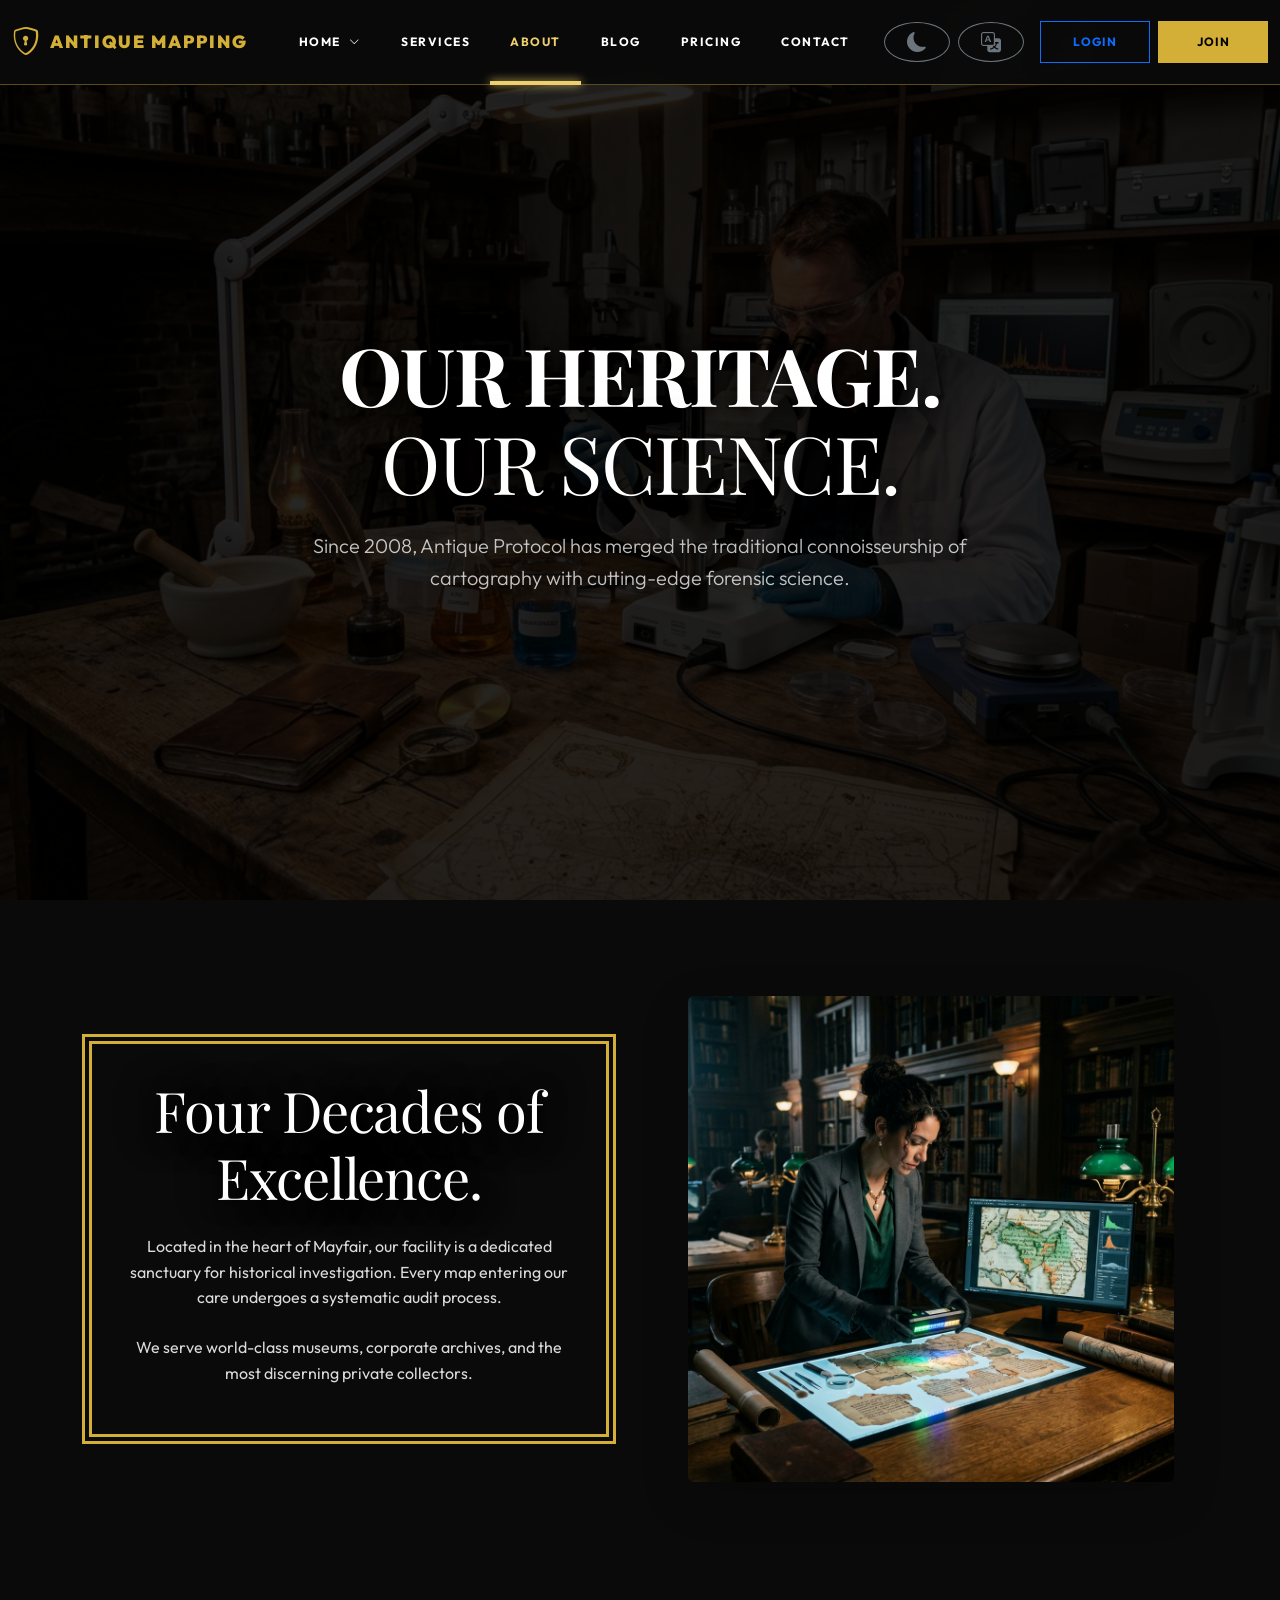
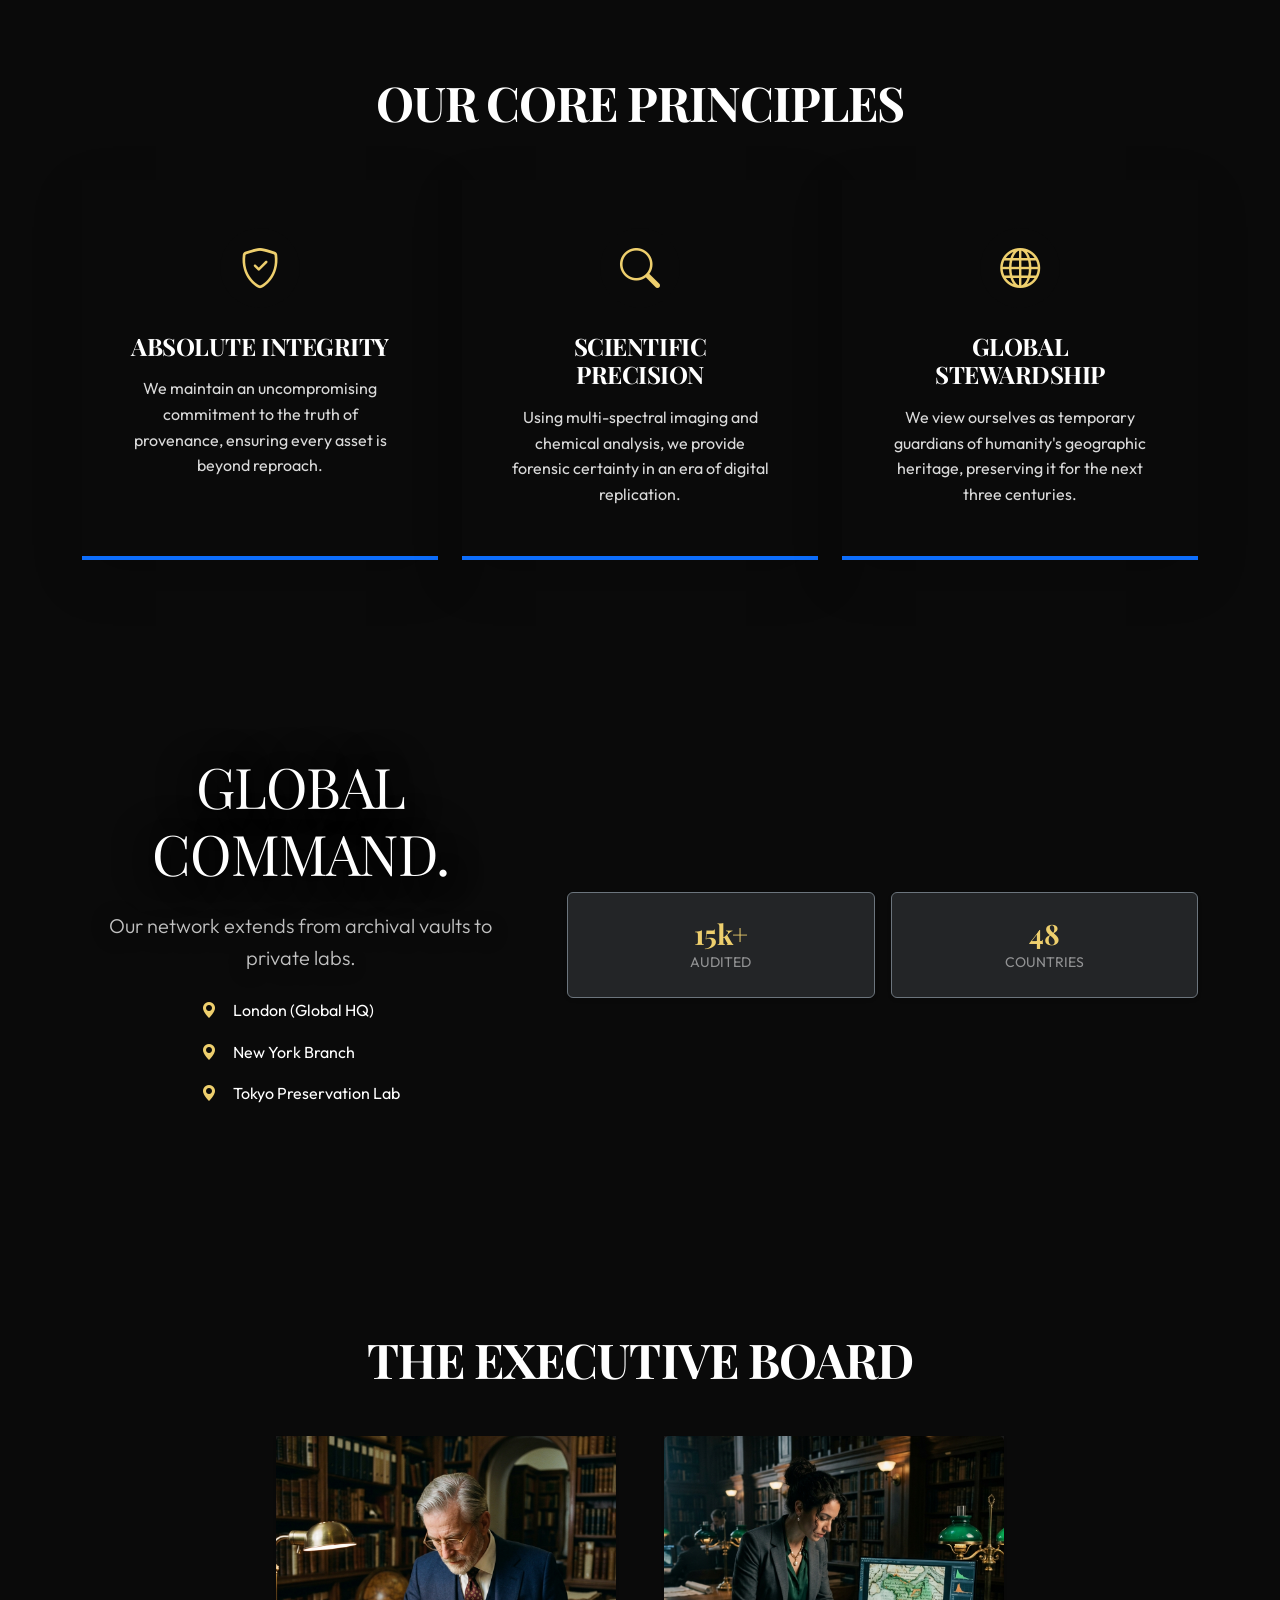
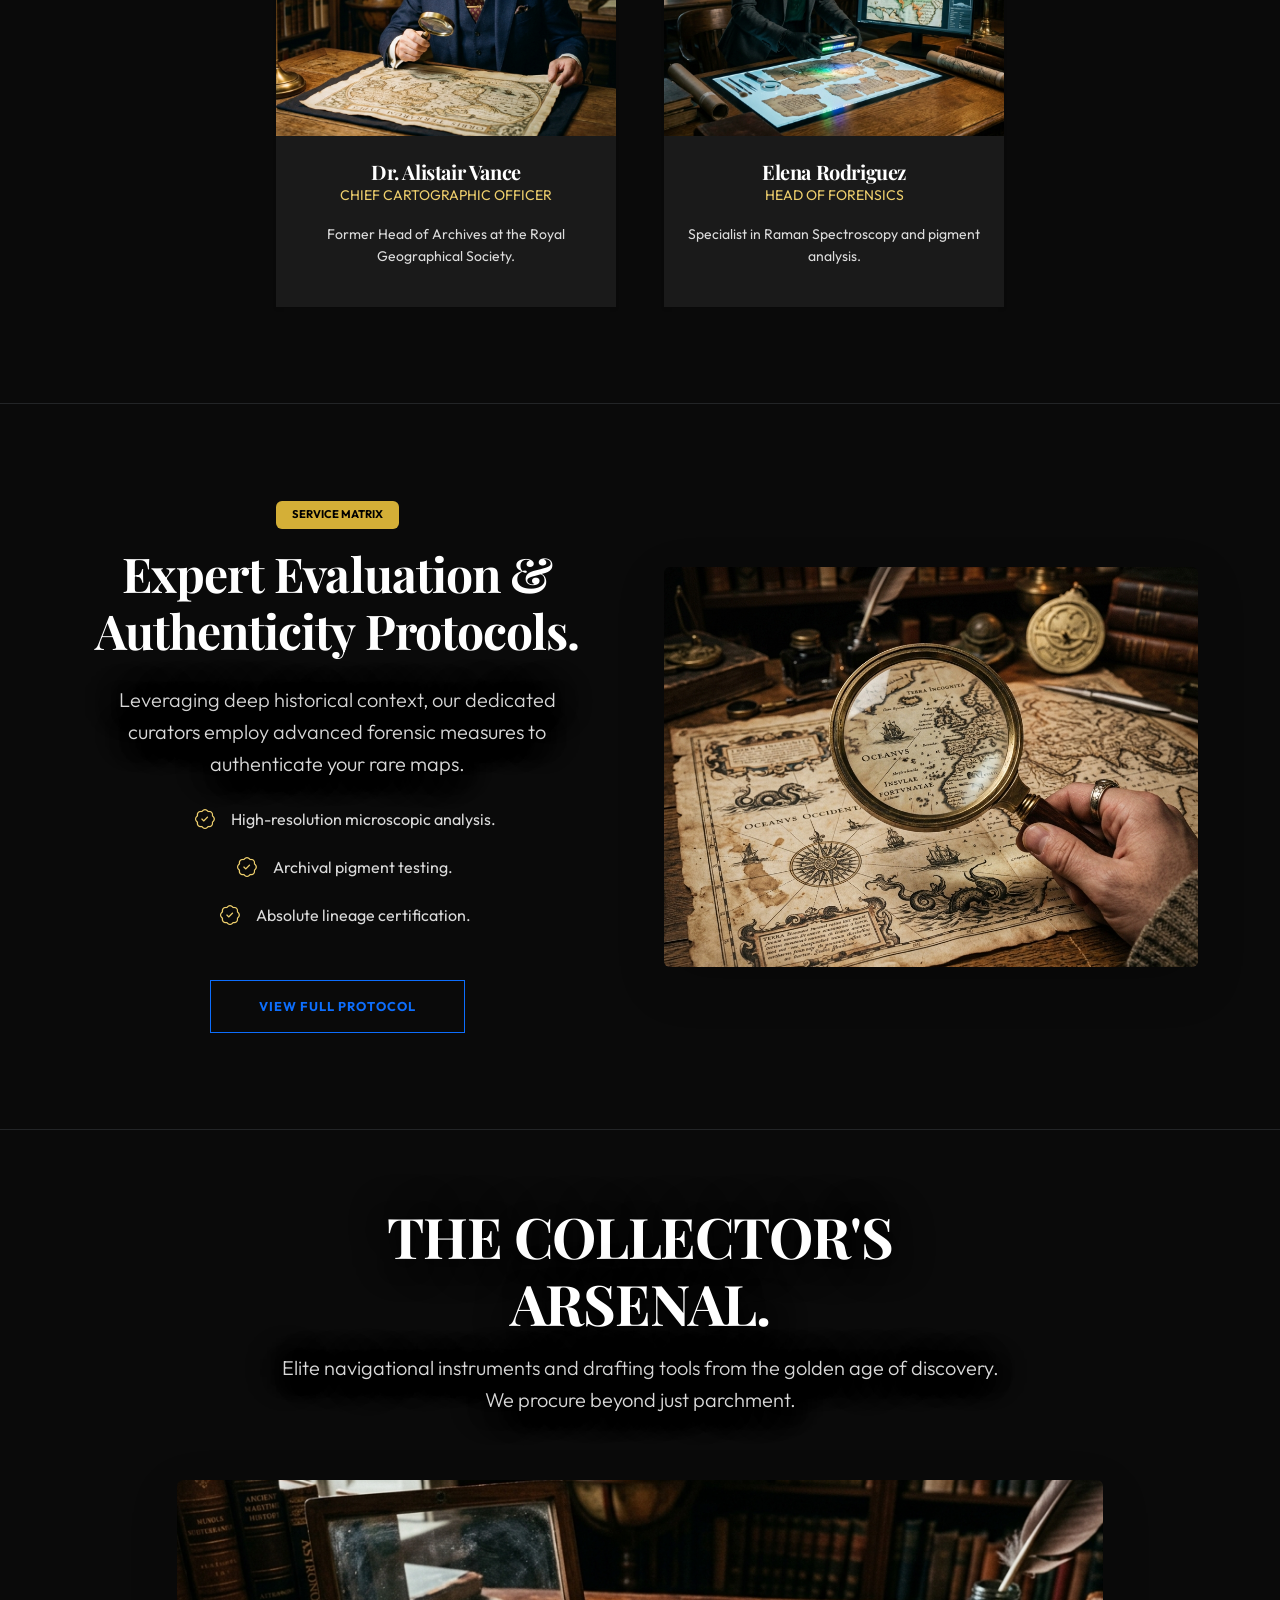
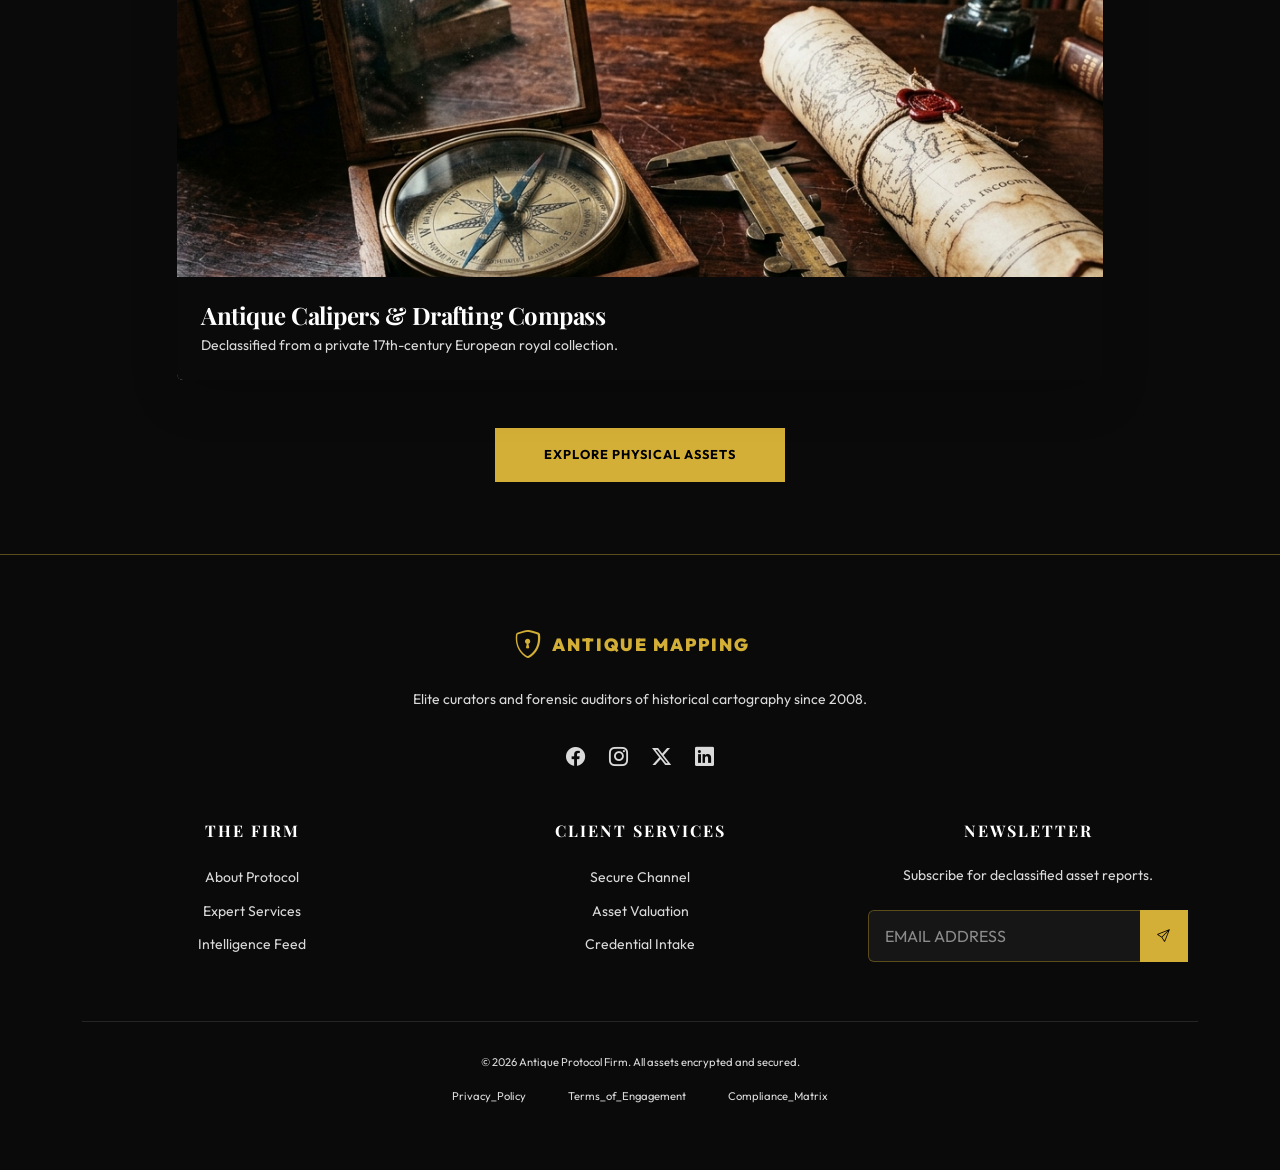
==== commit 73f5448a: "Fix: Rounded-circle navbar toggles on all pages + active nav states for all pages" ====
--- a/about.html
+++ b/about.html
@@ -46,11 +46,11 @@
 
                 <div class="d-flex align-items-center order-xl-3">
                     <!-- Desktop Toggles (Visible for XL screens) -->
-                    <div class="d-none d-xl-flex align-items-center gap-3 me-3">
-                        <button class="btn btn-link text-theme p-0" onclick="toggleTheme()" type="button" aria-label="Toggle theme">
+                    <div class="d-none d-xl-flex align-items-center gap-2 me-3">
+                        <button class="btn btn-outline-secondary rounded-circle d-flex align-items-center justify-content-center" style="width: 40px; height: 40px;" onclick="toggleTheme()" type="button" aria-label="Toggle theme">
                             <i class="bi bi-moon-fill fs-5" id="themeIcon"></i>
                         </button>
-                        <button class="btn btn-link text-theme p-0" onclick="toggleRTL()" type="button" aria-label="Toggle RTL">
+                        <button class="btn btn-outline-secondary rounded-circle d-flex align-items-center justify-content-center" style="width: 40px; height: 40px;" onclick="toggleRTL()" type="button" aria-label="Toggle RTL">
                             <i class="bi bi-translate fs-5"></i>
                         </button>
                     </div>
@@ -79,7 +79,7 @@
                             </ul>
                         </li>
                         <li class="nav-item"><a class="nav-link" href="services.html">Services</a></li>
-                        <li class="nav-item"><a class="nav-link" href="about.html">About</a></li>
+                        <li class="nav-item"><a class="nav-link active" href="about.html">About</a></li>
                         <li class="nav-item"><a class="nav-link" href="blog.html">Blog</a></li>
                         <li class="nav-item"><a class="nav-link" href="pricing.html">Pricing</a></li>
                         <li class="nav-item"><a class="nav-link" href="contact.html">Contact</a></li>
@@ -111,7 +111,7 @@
                     </div>
                 </li>
                 <li class="nav-item"><a class="nav-link" href="services.html">Services</a></li>
-                <li class="nav-item"><a class="nav-link" href="about.html">About</a></li>
+                <li class="nav-item"><a class="nav-link active" href="about.html">About</a></li>
                 <li class="nav-item"><a class="nav-link" href="blog.html">Blog</a></li>
                 <li class="nav-item"><a class="nav-link" href="pricing.html">Pricing</a></li>
                 <li class="nav-item"><a class="nav-link" href="contact.html">Contact</a></li>
@@ -121,11 +121,11 @@
             <div class="offcanvas-auth-section border-top border-secondary border-opacity-25 pt-4 mb-3">
                 <h6 class="text-uppercase small fw-bold text-secondary ls-2 mb-3">Account</h6>
                 <div class="d-flex flex-column gap-2 mb-3">
-                    <a href="login.html" class="btn btn-outline-secondary justify-content-start d-flex align-items-center gap-2">
+                    <a href="login.html" class="btn btn-outline-secondary justify-content-center text-uppercase fw-bold d-flex align-items-center gap-2">
                         <i class="bi bi-person"></i> Login
                     </a>
-                    <a href="register.html" class="btn btn-primary justify-content-start d-flex align-items-center gap-2">
-                        <i class="bi bi-person-plus text-black"></i> <span class="text-black">Join Network</span>
+                    <a href="register.html" class="btn btn-primary justify-content-center text-uppercase fw-bold d-flex align-items-center gap-2">
+                        <i class="bi bi-person-plus text-black"></i> <span class="text-black">Join</span>
                     </a>
                 </div>
             </div>
@@ -134,10 +134,10 @@
             <div class="offcanvas-toggles border-top border-secondary border-opacity-25 pt-4 mb-4">
                 <h6 class="text-uppercase small fw-bold text-secondary ls-2 mb-3">Settings</h6>
                 <div class="d-flex gap-3">
-                    <button class="btn btn-outline-secondary d-flex align-items-center justify-content-center" style="width: 44px; height: 44px;" onclick="toggleTheme()" type="button" aria-label="Toggle theme">
+                    <button class="btn btn-outline-secondary rounded-circle d-flex align-items-center justify-content-center" style="width: 44px; height: 44px;" onclick="toggleTheme()" type="button" aria-label="Toggle theme">
                         <i class="bi bi-moon-fill fs-5" id="themeIcon"></i>
                     </button>
-                    <button class="btn btn-outline-secondary d-flex align-items-center justify-content-center" style="width: 44px; height: 44px;" onclick="toggleRTL()" type="button" aria-label="Toggle RTL">
+                    <button class="btn btn-outline-secondary rounded-circle d-flex align-items-center justify-content-center" style="width: 44px; height: 44px;" onclick="toggleRTL()" type="button" aria-label="Toggle RTL">
                         <i class="bi bi-translate fs-5"></i>
                     </button>
                 </div>
@@ -411,3 +411,9 @@
 
 
 
+
+
+
+
+
+
--- a/assets/css/style.css
+++ b/assets/css/style.css
@@ -580,6 +580,10 @@
   box-shadow: 0 10px 20px rgba(212, 175, 55, 0.2);
 }
 
+.rounded-circle {
+  border-radius: 50% !important;
+}
+
 .btn-outline-primary:hover {
   background: var(--accent-color) !important;
   color: var(--btn-text) !important;
